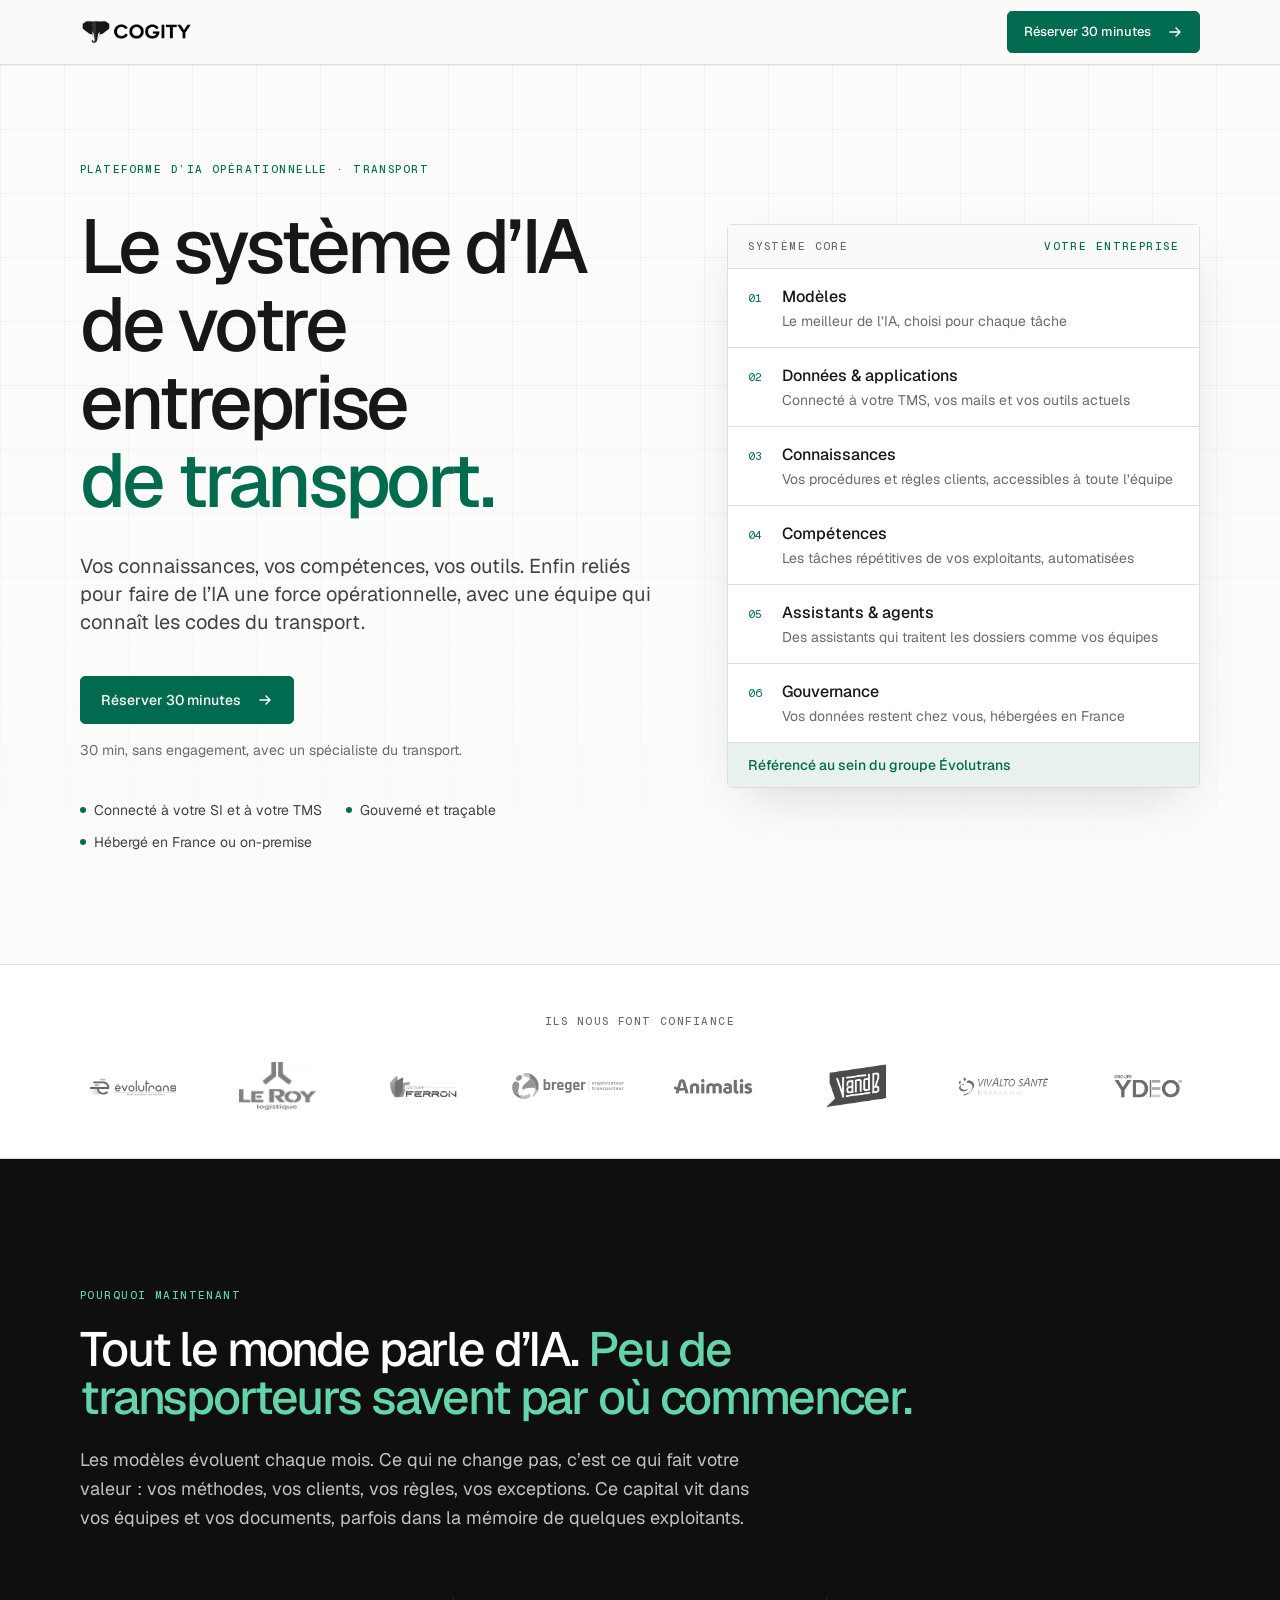
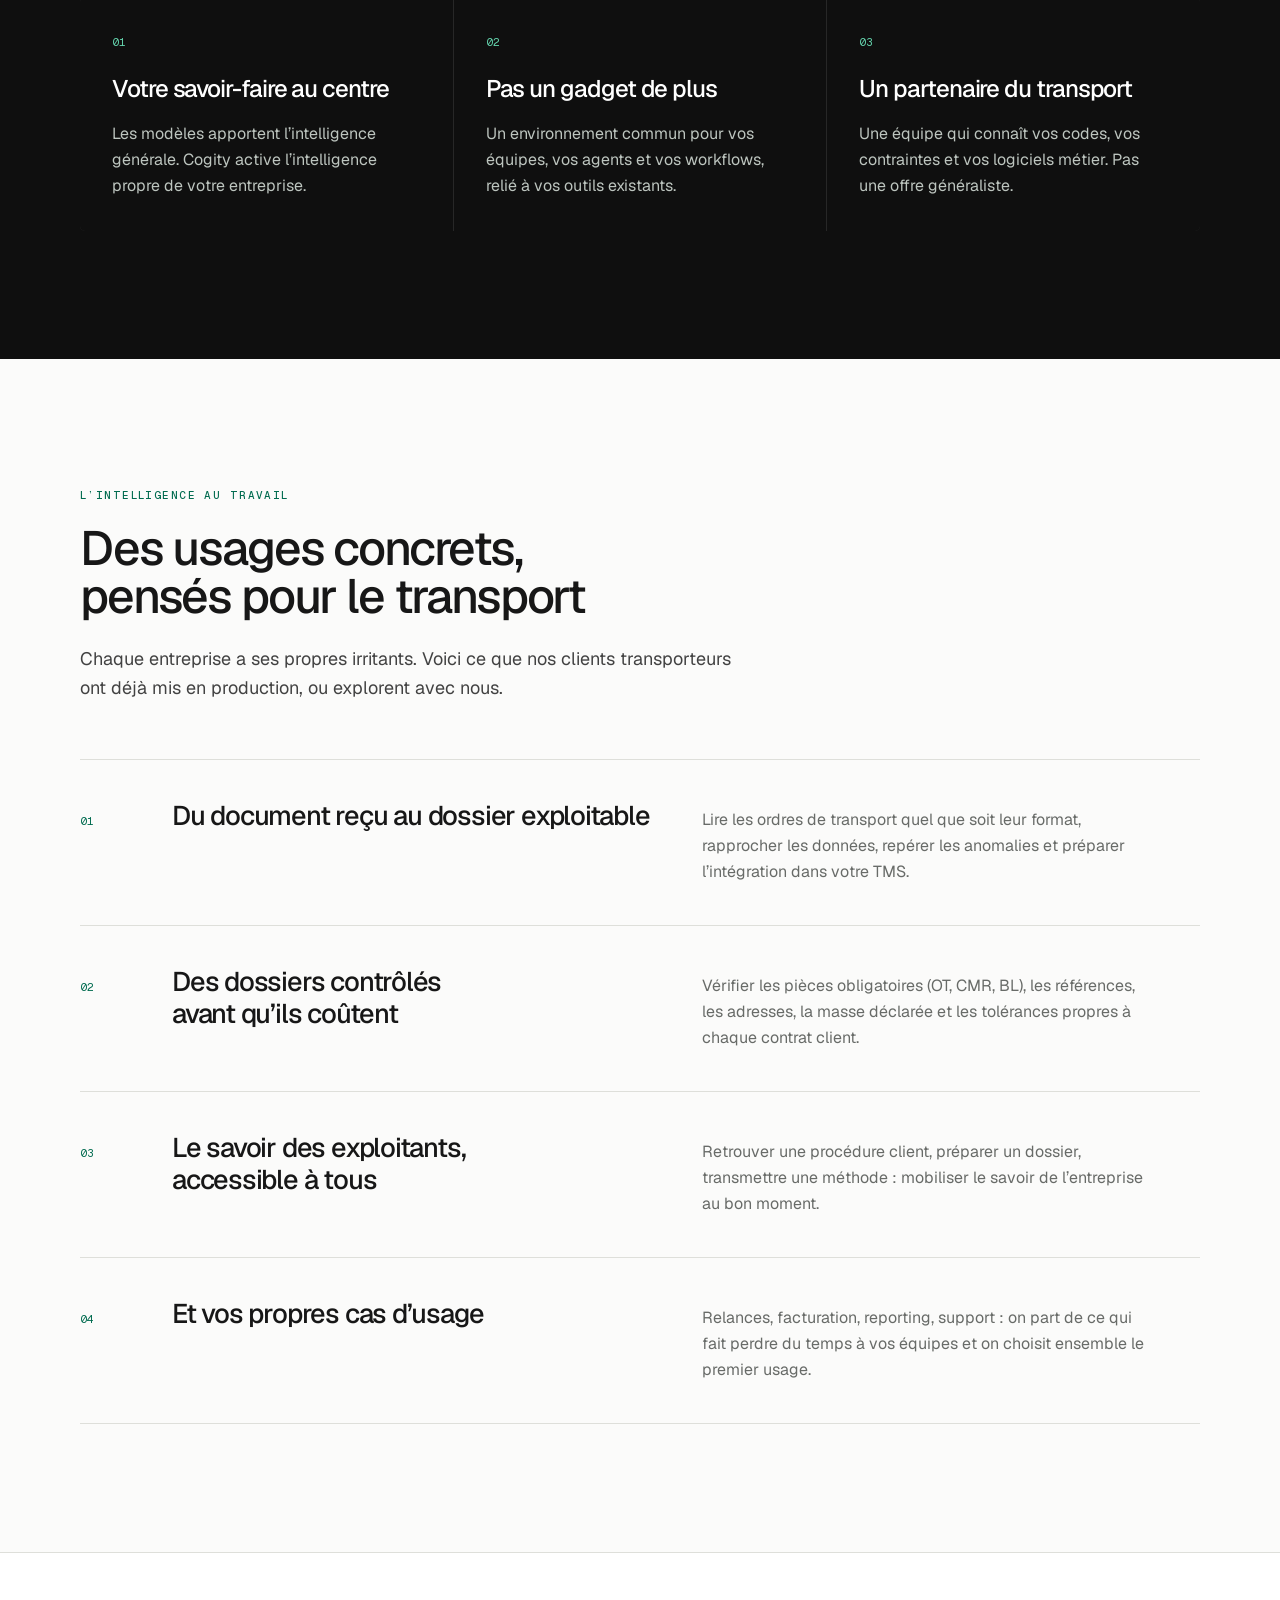
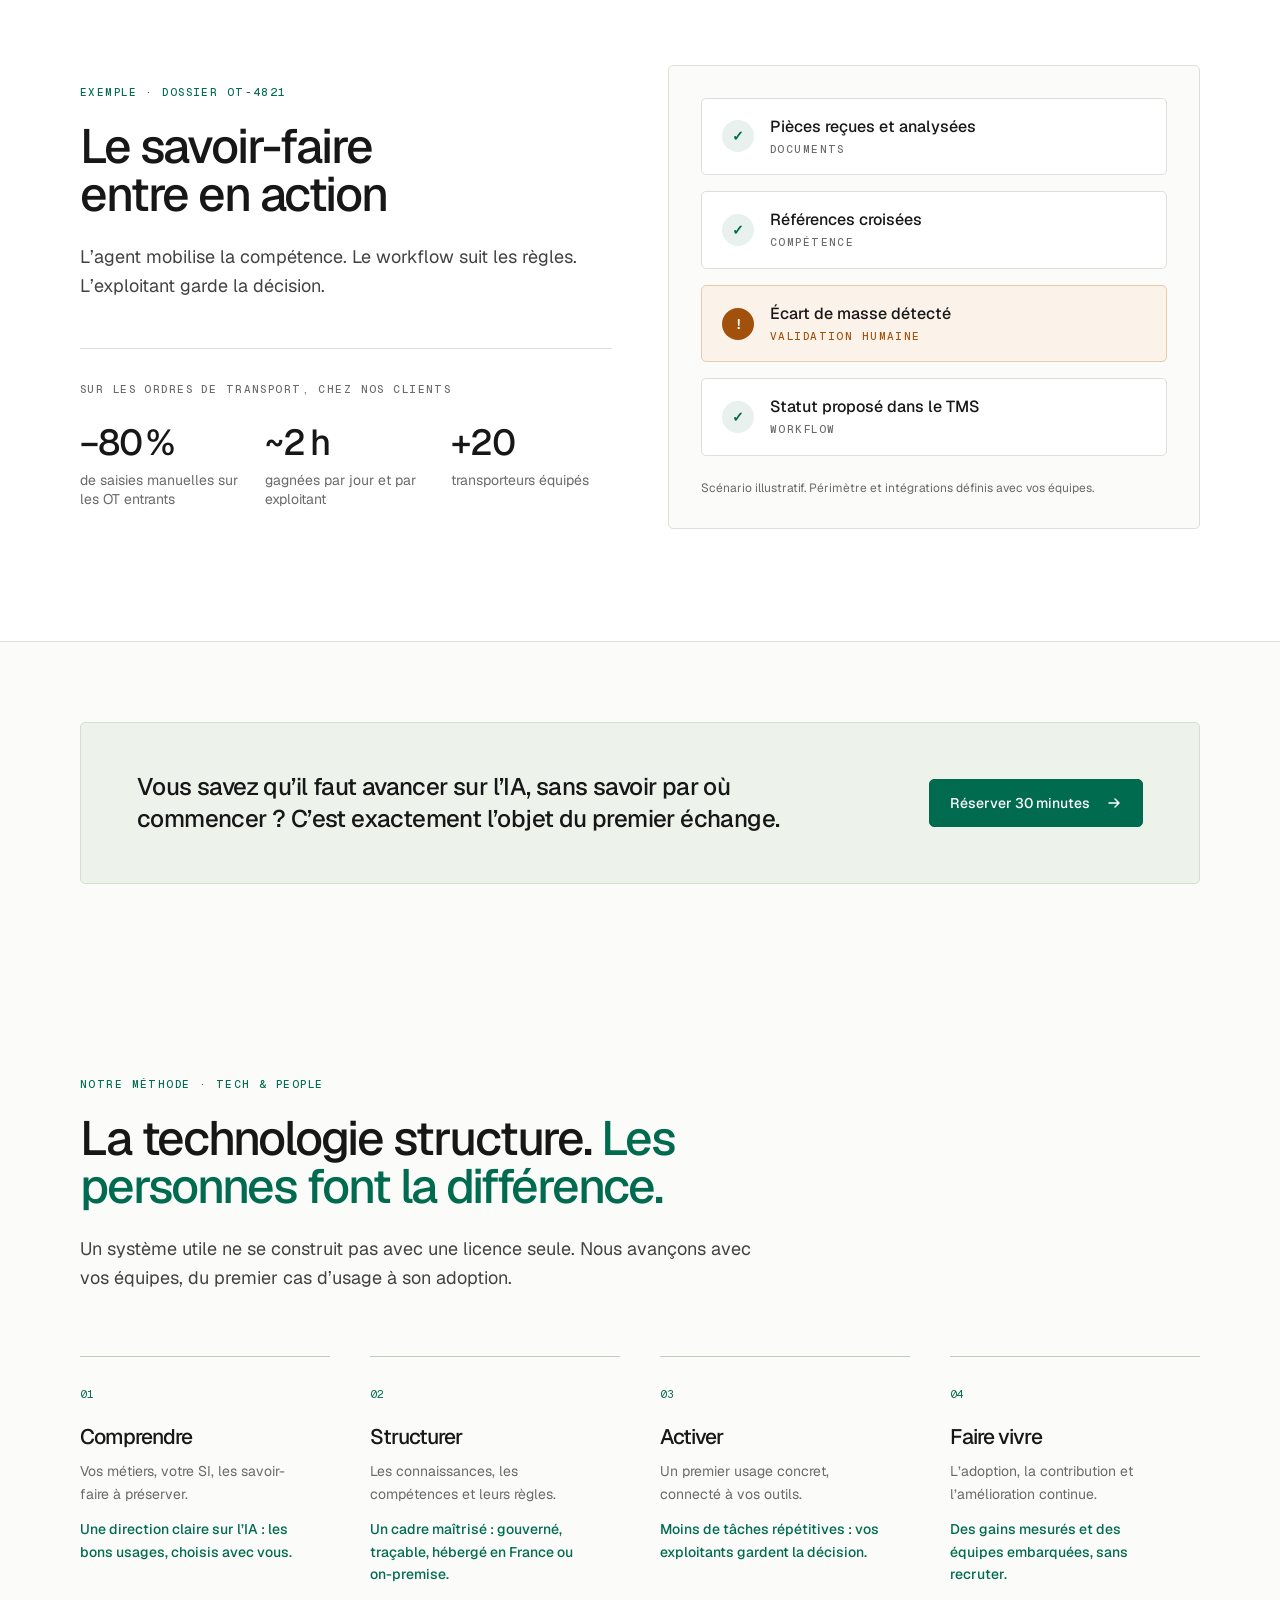
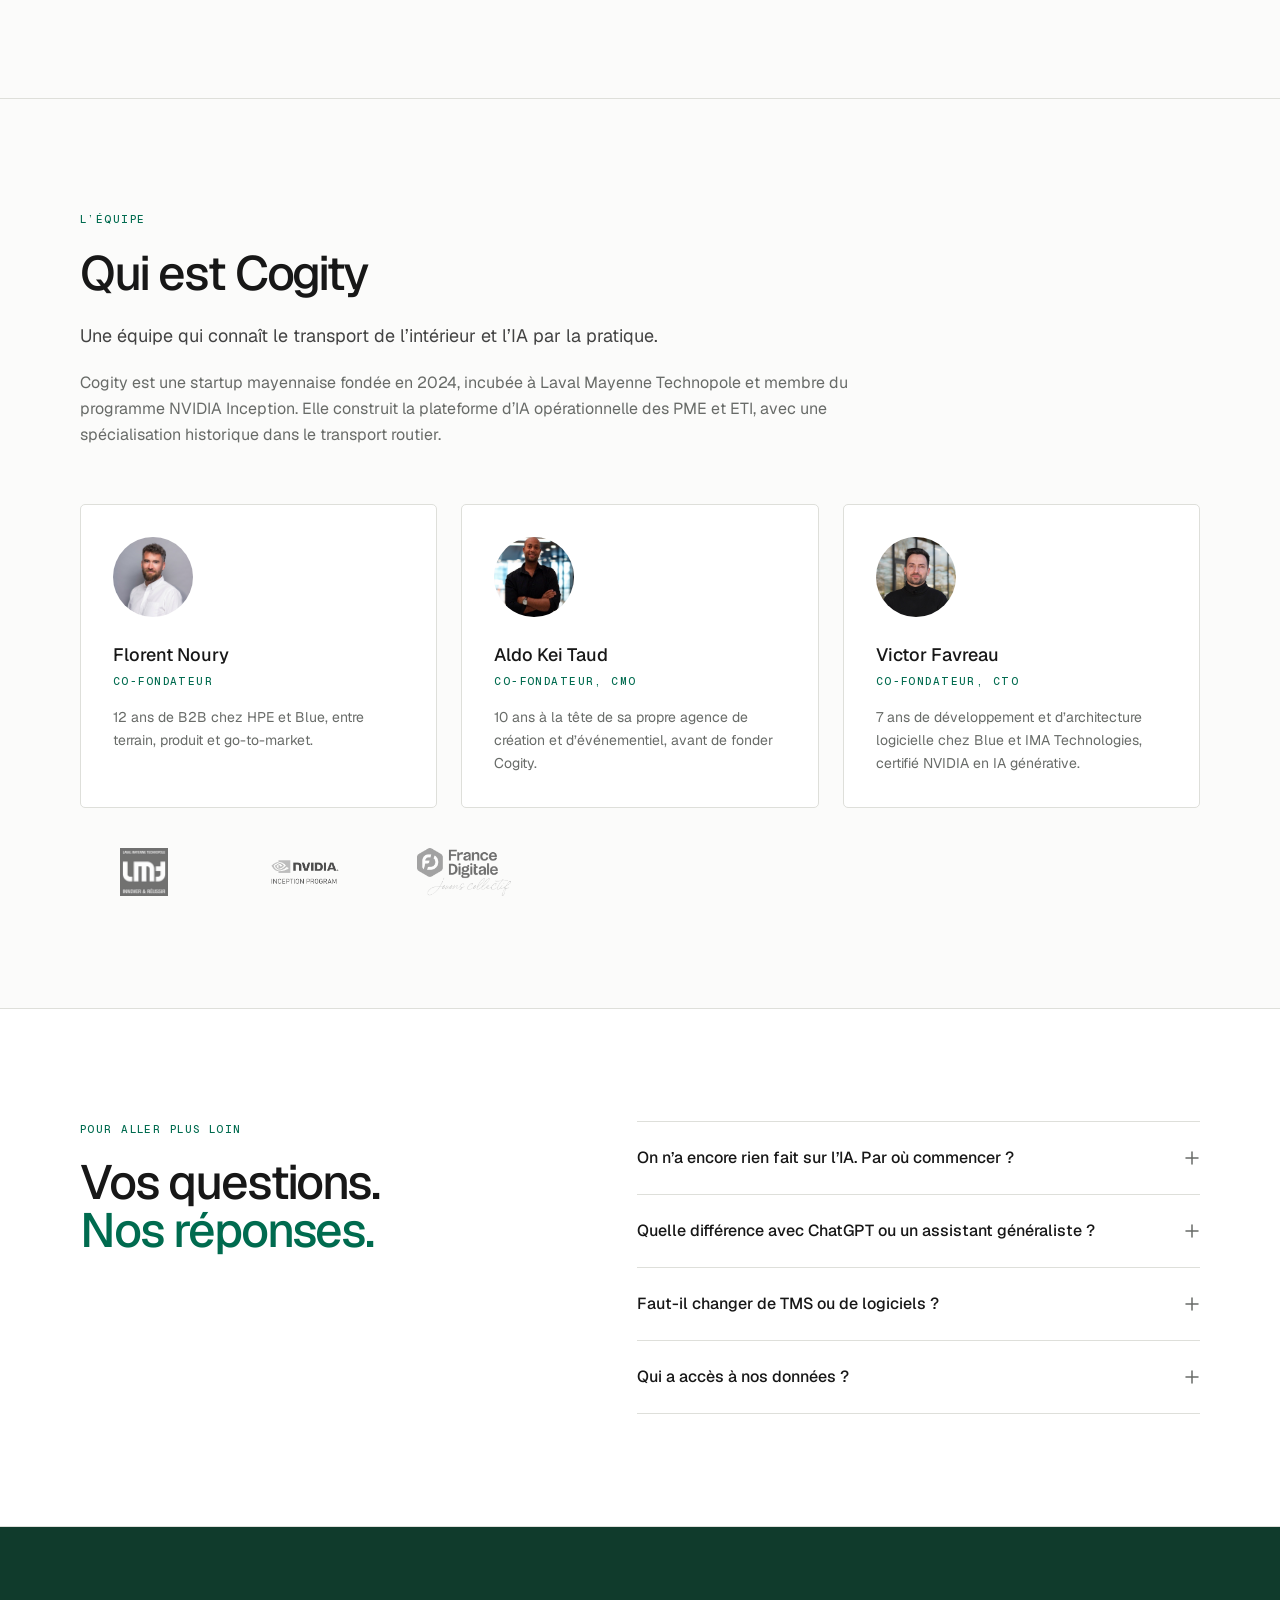
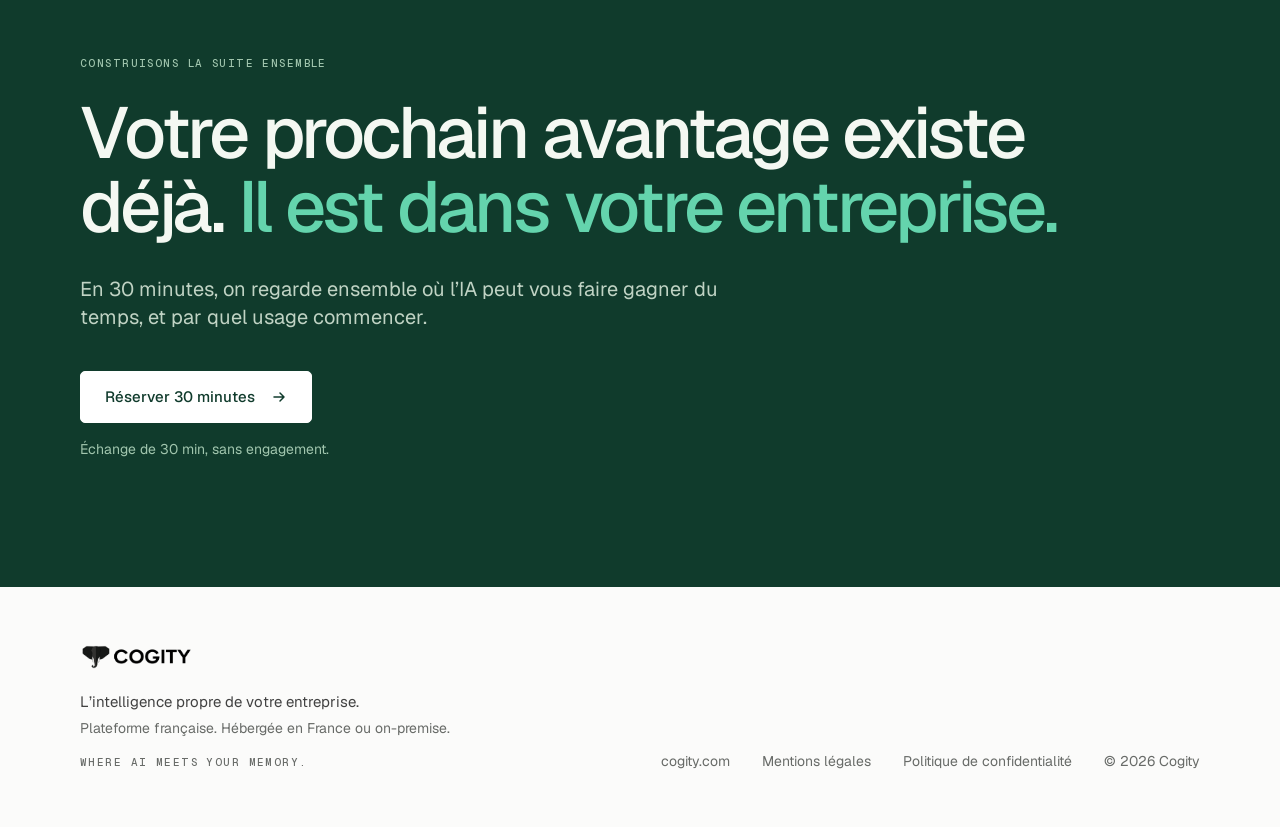
==== transport/index.html @ 1a6679a1 "Structure multi-LP : la LP transporteurs passe sur /transport - index.html déplacé dans transport/, " ====
<!DOCTYPE html>
<html lang="fr">
<head>
<meta charset="utf-8">
<meta name="viewport" content="width=device-width, initial-scale=1">
<title>Cogity | L’IA opérationnelle pour les transporteurs</title>
<meta name="description" content="Cogity, plateforme d’IA opérationnelle au service des transporteurs. Vos connaissances, vos compétences et vos outils enfin reliés. Échange de 30 minutes pour voir ce que l’IA peut faire chez vous.">
<!-- LP de campagne outreach : jamais indexée, les liens restent suivis. -->
<meta name="robots" content="noindex, follow">

<!-- Aperçu de partage (LinkedIn, e-mail). Les crawlers n'exécutent pas le JS :
     URLs absolues obligatoires. Si la LP passe sur un domaine personnalisé,
     remplacer https://cogity-temoignages.vercel.app dans og:url, og:image et twitter:image. -->
<meta property="og:type" content="website">
<meta property="og:locale" content="fr_FR">
<meta property="og:site_name" content="Cogity">
<meta property="og:url" content="https://cogity-temoignages.vercel.app/transport">
<meta property="og:title" content="Cogity | L’IA opérationnelle pour les transporteurs">
<meta property="og:description" content="Le système d’IA de votre entreprise de transport : vos connaissances, vos compétences et vos outils enfin reliés. Des usages concrets, déjà en production chez des transporteurs.">
<meta property="og:image" content="https://cogity-temoignages.vercel.app/assets/og-cogity-transport.png">
<meta property="og:image:width" content="1200">
<meta property="og:image:height" content="630">
<meta property="og:image:alt" content="Cogity : l’IA opérationnelle pour les transporteurs">
<meta name="twitter:card" content="summary_large_image">
<meta name="twitter:title" content="Cogity | L’IA opérationnelle pour les transporteurs">
<meta name="twitter:description" content="Le système d’IA de votre entreprise de transport : vos connaissances, vos compétences et vos outils enfin reliés.">
<meta name="twitter:image" content="https://cogity-temoignages.vercel.app/assets/og-cogity-transport.png">
<link rel="icon" type="image/png" href="/assets/marque/favicon-32.png">

<!-- RGPD : aucune ressource tierce au chargement. Polices auto-hébergées
     (Geist variable en sous-ensemble latin, Geist Mono reprise de cogity.com),
     Tailwind compilé en local :
     npx tailwindcss@3.4 -c tailwind.config.js -i src/tailwind.css -o assets/css/app.css --minify (depuis la racine du dépôt)
     à relancer après tout ajout de classe dans ce fichier. -->
<link rel="preload" href="/assets/fonts/geist-latin.woff2" as="font" type="font/woff2" crossorigin>
<link rel="stylesheet" href="/assets/css/app.css">
<style>
  @font-face {
    font-family: 'Geist';
    font-style: normal;
    font-weight: 100 900;
    font-display: swap;
    src: url(/assets/fonts/geist-latin.woff2) format('woff2');
    unicode-range: U+0000-00FF, U+0131, U+0152-0153, U+02BB-02BC, U+02C6, U+02DA, U+02DC, U+0304, U+0308, U+0329, U+2000-206F, U+20AC, U+2122, U+2191, U+2193, U+2212, U+2215, U+FEFF, U+FFFD;
  }
  @font-face {
    font-family: 'Geist Mono';
    font-style: normal;
    font-weight: 100 900;
    font-display: swap;
    src: url(/assets/fonts/geist-mono.woff) format('woff');
  }
  /* overflow-x reste uniquement sur html : le poser aussi sur body transforme
     body en conteneur de scroll et casse position:sticky sur le header. */
  html { overflow-x: hidden; scroll-behavior: smooth; }
  body { max-width: 100%; }
  /* Titres comme sur cogity.com : graisse 500, interlettrage très serré, retour équilibré. */
  h1, h2, h3 { font-weight: 500; letter-spacing: -.045em; line-height: 1.1; text-wrap: balance; }
  .eyebrow { font-family: 'Geist Mono', ui-monospace, monospace; font-size: 11px; font-weight: 500; letter-spacing: .13em; line-height: 1.6; text-transform: uppercase; }
  /* Trame discrète du hero */
  .trame {
    background-image:
      linear-gradient(rgba(23,23,23,.04) 1px, transparent 1px),
      linear-gradient(90deg, rgba(23,23,23,.04) 1px, transparent 1px);
    background-size: 64px 64px;
    -webkit-mask-image: linear-gradient(to bottom, #000 30%, transparent);
            mask-image: linear-gradient(to bottom, #000 30%, transparent);
  }
  .reveal { opacity: 0; transform: translateY(16px); transition: opacity .6s ease, transform .6s ease; }
  .reveal.vu { opacity: 1; transform: none; }
  a:focus-visible, button:focus-visible, summary:focus-visible { outline: 2px solid #006b4f; outline-offset: 3px; border-radius: 4px; }
  .sombre a:focus-visible, .sombre summary:focus-visible { outline-color: #64d4ad; }
  details[open] .croix { transform: rotate(45deg); }
  @media (prefers-reduced-motion: reduce) {
    html { scroll-behavior: auto; }
    .reveal { opacity: 1; transform: none; transition: none; }
  }
</style>
</head>

<body class="bg-fond text-encre font-sans antialiased">

<noscript>
  <div class="bg-vert text-white p-4 text-center">
    Activez JavaScript pour afficher cette page, ou écrivez-nous via cogity.com.
  </div>
</noscript>

<div id="app"></div>

<script>
/* ============================================================
   1. DATA  ·  tout le contenu éditorial est ici, et nulle part ailleurs
   ============================================================ */
/* Discours de campagne (point du 29/09 avec Florent et Matthieu) :
   on accroche avec la vision (plateforme d'IA opérationnelle pour les
   transporteurs), pas avec un cas précis. Un cas trop précis ferme la porte
   ("on a déjà ça dans notre TMS"). Les usages concrets viennent ensuite,
   en entonnoir : vision, puis usages, puis exemple chiffré. */

/* Chiffres clés : UNE seule source. Mesurés sur le premier usage déployé
   (ordres de transport), chiffres validés par Cogity. */
const CHIFFRES = {
  titre: "Sur les ordres de transport, chez nos clients",
  items: [
    { valeur: "−80 %", libelle: "de saisies manuelles sur les OT entrants" },
    { valeur: "~2 h",  libelle: "gagnées par jour et par exploitant" },
    { valeur: "+20",   libelle: "transporteurs équipés" }
  ]
};

/* GTM : laisser vide tant qu'aucun conteneur n'est prévu. Renseigné
   ("GTM-XXXXXXX"), il n'est chargé qu'après clic sur "Accepter" dans le
   bandeau cookies maison, et le lien "Gérer mes cookies" apparaît en pied de page.
   Si le conteneur embarque lui-même un CMP (Axeptio...), retirer le bandeau
   maison pour éviter un double widget. */
const GTM_ID = "";

/* Paramètres de campagne conservés pendant la visite (noms normalisés, jamais traduits). */
const UTM_KEYS = ["utm_source", "utm_medium", "utm_campaign", "utm_content", "utm_term"];

const DATA = {

  campagne: { nom: "Outreach transport 2026", debut: "2026-09-15" },

  marque: {
    nom: "Cogity",
    /* Assets rapatriés depuis cogity.com : aucune requête tierce au chargement. */
    logo: "/assets/marque/logo-noir.png",
    site: "https://cogity.com/",
    baseline: "L’intelligence propre de votre entreprise.",
    signature: "Where AI meets your memory.",
    hebergement: "Plateforme française. Hébergée en France ou on-premise.",
    mentionsUrl: "https://cogity.com/",
    confidentialiteUrl: "https://cogity.com/"
  },

  cta: {
    /* Un seul appel à l'action sur toute la page, pour mesurer une seule
       action : même libellé, même lien Bookings (nouvel onglet), partout. */
    libelle: "Réserver 30 minutes",
    milieuTexte: "Vous savez qu’il faut avancer sur l’IA, sans savoir par où commencer ? C’est exactement l’objet du premier échange.",
    precisionHero: "30 min, sans engagement, avec un spécialiste du transport.",
    url: "https://bookings.cloud.microsoft/book/CogityPrisedecontact@byfragment.com/?ismsaljsauthenabled=true",
    precision: "Échange de 30 min, sans engagement."
  },

  hero: {
    eyebrow: "Plateforme d’IA opérationnelle · Transport",
    titre: ["Le système d’IA", "de votre entreprise", "de transport."],
    /* Dernière ligne du titre affichée en vert. */
    chapo: "Vos connaissances, vos compétences, vos outils. Enfin reliés pour faire de l’IA une force opérationnelle, avec une équipe qui connaît les codes du transport.",
    /* Sous-titre remplacé si l'URL contient ?p=dg, ?p=exploitation ou ?p=dsi. */
    chapoParPersona: {
      dg:           "Donnez une direction claire à l’IA dans votre entreprise, avec un partenaire qui connaît le transport et des usages qui produisent des résultats mesurables.",
      exploitation: "Moins de tâches répétitives, plus de temps pour l’exploitation. Une IA qui connaît vos procédures, vos clients et vos exceptions.",
      dsi:          "Une plateforme connectée à votre SI et à votre TMS, gouvernée et traçable, multi-modèles, hébergée en France ou on-premise."
    },
    pills: ["Connecté à votre SI et à votre TMS", "Gouverné et traçable", "Hébergé en France ou on-premise"],
    /* Référencement mis en avant par Matthieu : c'est l'argument qui rassure le plus. */
    reference: "Référencé au sein du groupe Évolutrans",
    /* Panneau illustratif à droite : les briques du système, reprises du site. */
    briques: [
      { titre: "Modèles",               detail: "Le meilleur de l’IA, choisi pour chaque tâche" },
      { titre: "Données & applications", detail: "Connecté à votre TMS, vos mails et vos outils actuels" },
      { titre: "Connaissances",         detail: "Vos procédures et règles clients, accessibles à toute l’équipe" },
      { titre: "Compétences",           detail: "Les tâches répétitives de vos exploitants, automatisées" },
      { titre: "Assistants & agents",   detail: "Des assistants qui traitent les dossiers comme vos équipes" },
      { titre: "Gouvernance",           detail: "Vos données restent chez vous, hébergées en France" }
    ]
  },

  reassurance: {
    texte: "Ils nous font confiance",
    logos: [
      { nom: "Évolutrans",    url: "/assets/logos/evolutrans.png" },
      { nom: "Le Roy",        url: "/assets/logos/le-roy.png" },
      { nom: "Groupe Ferron", url: "/assets/logos/ferron.png" },
      { nom: "Bréger",        url: "/assets/logos/breger.svg" },
      { nom: "Animalis",      url: "/assets/logos/animalis.png" },
      { nom: "VandB",         url: "/assets/logos/vandb.png" },
      { nom: "Vivalto Santé", url: "/assets/logos/vivalto-sante.png" },
      { nom: "Groupe Ydeo",   url: "/assets/logos/ydeo.png" }
    ]
  },

  /* Section sombre : le constat qui ouvre la discussion, sans cas précis. */
  vision: {
    eyebrow: "Pourquoi maintenant",
    titre: "Tout le monde parle d’IA.",
    accent: "Peu de transporteurs savent par où commencer.",
    chapo: "Les modèles évoluent chaque mois. Ce qui ne change pas, c’est ce qui fait votre valeur : vos méthodes, vos clients, vos règles, vos exceptions. Ce capital vit dans vos équipes et vos documents, parfois dans la mémoire de quelques exploitants.",
    points: [
      { titre: "Votre savoir-faire au centre", texte: "Les modèles apportent l’intelligence générale. Cogity active l’intelligence propre de votre entreprise." },
      { titre: "Pas un gadget de plus",       texte: "Un environnement commun pour vos équipes, vos agents et vos workflows, relié à vos outils existants." },
      { titre: "Un partenaire du transport",  texte: "Une équipe qui connaît vos codes, vos contraintes et vos logiciels métier. Pas une offre généraliste." }
    ]
  },

  usages: {
    eyebrow: "L’intelligence au travail",
    titre: "Des usages concrets, pensés pour le transport",
    chapo: "Chaque entreprise a ses propres irritants. Voici ce que nos clients transporteurs ont déjà mis en production, ou explorent avec nous.",
    items: [
      { titre: "Du document reçu au dossier exploitable", texte: "Lire les ordres de transport quel que soit leur format, rapprocher les données, repérer les anomalies et préparer l’intégration dans votre TMS." },
      { titre: "Des dossiers contrôlés avant qu’ils coûtent", texte: "Vérifier les pièces obligatoires (OT, CMR, BL), les références, les adresses, la masse déclarée et les tolérances propres à chaque contrat client." },
      { titre: "Le savoir des exploitants, accessible à tous", texte: "Retrouver une procédure client, préparer un dossier, transmettre une méthode : mobiliser le savoir de l’entreprise au bon moment." },
      { titre: "Et vos propres cas d’usage", texte: "Relances, facturation, reporting, support : on part de ce qui fait perdre du temps à vos équipes et on choisit ensemble le premier usage." }
    ]
  },

  /* Exemple illustratif repris du site : l'agent mobilise la compétence,
     le workflow suit les règles, l'équipe garde la décision. */
  exemple: {
    eyebrow: "Exemple · dossier OT-4821",
    titre: "Le savoir-faire entre en action",
    chapo: "L’agent mobilise la compétence. Le workflow suit les règles. L’exploitant garde la décision.",
    etapes: [
      { etiquette: "Documents",         titre: "Pièces reçues et analysées", alerte: false },
      { etiquette: "Compétence",        titre: "Références croisées",        alerte: false },
      { etiquette: "Validation humaine", titre: "Écart de masse détecté",     alerte: true },
      { etiquette: "Workflow",          titre: "Statut proposé dans le TMS", alerte: false }
    ],
    note: "Scénario illustratif. Périmètre et intégrations définis avec vos équipes."
  },

  methode: {
    eyebrow: "Notre méthode · Tech & People",
    titre: "La technologie structure.",
    accent: "Les personnes font la différence.",
    chapo: "Un système utile ne se construit pas avec une licence seule. Nous avançons avec vos équipes, du premier cas d’usage à son adoption.",
    etapes: [
      /* benefice : repris des anciennes cartes "Ce que ça change pour vous". */
      { titre: "Comprendre",  texte: "Vos métiers, votre SI, les savoir-faire à préserver.",
        benefice: "Une direction claire sur l’IA : les bons usages, choisis avec vous." },
      { titre: "Structurer",  texte: "Les connaissances, les compétences et leurs règles.",
        benefice: "Un cadre maîtrisé : gouverné, traçable, hébergé en France ou on-premise." },
      { titre: "Activer",     texte: "Un premier usage concret, connecté à vos outils.",
        benefice: "Moins de tâches répétitives : vos exploitants gardent la décision." },
      { titre: "Faire vivre", texte: "L’adoption, la contribution et l’amélioration continue.",
        benefice: "Des gains mesurés et des équipes embarquées, sans recruter." }
    ]
  },

  /* Témoignages écrits : Florent en envoie 3 (DSI Évolutrans, Le Roy
     Logistique...). Tant que la liste est vide, la section n'est pas affichée.
     Format : { citation, nom, fonction, entreprise, logo: "/assets/logos/..." } */
  temoignages: {
    eyebrow: "Ils en parlent",
    titre: "Ce qu’en disent nos clients transporteurs",
    items: []
  },

  fondateurs: {
    eyebrow: "L’équipe",
    titre: "Qui est Cogity",
    chapo: "Une équipe qui connaît le transport de l’intérieur et l’IA par la pratique.",
    presentation: "Cogity est une startup mayennaise fondée en 2024, incubée à Laval Mayenne Technopole et membre du programme NVIDIA Inception. Elle construit la plateforme d’IA opérationnelle des PME et ETI, avec une spécialisation historique dans le transport routier.",
    /* photoUrl : portrait carré ou vertical. parcours : vérifié à partir
       des profils LinkedIn de chacun. */
    items: [
      {
        nom: "Florent Noury",
        role: "Co-fondateur",
        parcours: "12 ans de B2B chez HPE et Blue, entre terrain, produit et go-to-market.",
        photoUrl: "/assets/fondateurs/florent-noury.jpeg"
      },
      {
        nom: "Aldo Kei Taud",
        role: "Co-fondateur, CMO",
        parcours: "10 ans à la tête de sa propre agence de création et d’événementiel, avant de fonder Cogity.",
        photoUrl: "/assets/fondateurs/aldo-kei-taud.jpeg"
      },
      {
        nom: "Victor Favreau",
        role: "Co-fondateur, CTO",
        parcours: "7 ans de développement et d’architecture logicielle chez Blue et IMA Technologies, certifié NVIDIA en IA générative.",
        photoUrl: "/assets/fondateurs/victor-favreau.jpeg"
      }
    ],
    /* badges : réassurance institutionnelle (incubateur, partenaires). */
    badges: [
      { nom: "Laval Mayenne Technopole", url: "/assets/logos/laval-mayenne-technopole.png" },
      { nom: "NVIDIA Inception Program", url: "/assets/logos/nvidia-inception.png" },
      { nom: "France Digitale", url: "/assets/logos/france-digitale.webp" }
    ]
  },

  faq: {
    eyebrow: "Pour aller plus loin",
    titre: "Vos questions.",
    accent: "Nos réponses.",
    items: [
      {
        q: "On n’a encore rien fait sur l’IA. Par où commencer ?",
        r: "C’est le cas de la plupart des transporteurs que nous rencontrons. Le premier échange porte sur vos opérations, vos savoir-faire et ce qui fait perdre du temps à vos équipes. Nous choisissons ensuite un premier périmètre concret, avec ses sources, ses règles et ses critères de réussite."
      },
      {
        q: "Quelle différence avec ChatGPT ou un assistant généraliste ?",
        r: "Un assistant généraliste apporte les capacités d’un modèle. Un usage opérationnel demande aussi du contexte métier, vos sources, vos outils et des règles d’action. Cogity organise ces éléments autour de votre entreprise de transport, pour que l’IA travaille avec vos procédures et vos clients."
      },
      {
        q: "Faut-il changer de TMS ou de logiciels ?",
        r: "Non. Cogity se connecte à vos outils existants : TMS, ERP, CRM, espaces documentaires. Les intégrations font partie du cadrage : nous examinons les API disponibles et validons avec vous, pour chaque connexion, les données accessibles et les actions autorisées."
      },
      {
        q: "Qui a accès à nos données ?",
        r: "Vous gardez la main. La plateforme est hébergée en France ou on-premise, avec des droits par utilisateur, des périmètres personnel, équipe et entreprise clairement séparés, et une traçabilité de chaque action."
      }
    ]
  },

  final: {
    eyebrow: "Construisons la suite ensemble",
    titre: "Votre prochain avantage existe déjà.",
    accent: "Il est dans votre entreprise.",
    chapo: "En 30 minutes, on regarde ensemble où l’IA peut vous faire gagner du temps, et par quel usage commencer."
  },
};

/* ============================================================
   2. RENDU  ·  le code lit la data, jamais l'inverse
   ============================================================ */
/* Contexte de visite : UTM (URL, sinon session) et persona (?p=). */
const UTM = (() => {
  const depuisUrl = {};
  const q = new URLSearchParams(location.search);
  UTM_KEYS.forEach(k => { const v = q.get(k); if (v) depuisUrl[k] = v; });
  try {
    if (Object.keys(depuisUrl).length) sessionStorage.setItem('cogity_utm', JSON.stringify(depuisUrl));
    else return JSON.parse(sessionStorage.getItem('cogity_utm') || '{}');
  } catch (err) { /* stockage bloqué : on garde les UTM de l'URL */ }
  return depuisUrl;
})();
const PERSONA = (() => {
  const p = new URLSearchParams(location.search).get('p');
  return p && Object.prototype.hasOwnProperty.call(DATA.hero.chapoParPersona, p) ? p : null;
})();

const e = (s) => String(s).replace(/&/g,'&amp;').replace(/</g,'&lt;').replace(/>/g,'&gt;').replace(/"/g,'&quot;');
const num = (i) => String(i + 1).padStart(2, '0');
const fleche = `<svg aria-hidden="true" width="16" height="16" viewBox="0 0 16 16" fill="none"><path d="M3 8h10m-4-4 4 4-4 4" stroke="currentColor" stroke-width="1.5" stroke-linecap="round" stroke-linejoin="round"/></svg>`;

/* Bouton unique : libellé et lien Bookings lus dans DATA.cta, seul l'habillage varie. */
const cta = ({ style = "plein", taille = "min-h-12 px-5 text-sm" } = {}) => {
  const styles = {
    plein:  "bg-vert text-white border-vert hover:bg-vert-fonce hover:border-vert-fonce",
    clair:  "bg-white text-foret border-white hover:bg-[#d8f0e4] hover:border-[#d8f0e4]"
  };
  return `
  <a href="${e(DATA.cta.url)}" target="_blank" rel="noopener" data-cta
     class="inline-flex items-center justify-center gap-4 rounded border font-medium transition-colors ${styles[style]} ${taille}">
    ${e(DATA.cta.libelle)} ${fleche}
  </a>`;
};

const titreSection = ({ eyebrow, titre, accent, chapo }, { sombre = false, centre = false } = {}) => `
  <p class="eyebrow reveal ${sombre ? 'text-menthe' : 'text-vert'}">${e(eyebrow)}</p>
  <h2 class="reveal mt-5 text-[34px] md:text-5xl ${sombre ? 'text-white' : 'text-encre'}">
    ${e(titre)}${accent ? ` <span class="${sombre ? 'text-menthe' : 'text-vert'}">${e(accent)}</span>` : ``}
  </h2>
  ${chapo ? `<p class="reveal mt-6 ${centre ? 'mx-auto' : ''} max-w-2xl text-lg leading-relaxed ${sombre ? 'text-[#bdc5bf]' : 'text-encre-2'}">${e(chapo)}</p>` : ``}`;

const conteneur = "max-w-site mx-auto px-6 lg:px-12 xl:px-20";

const header = () => `
<header class="sticky top-0 z-50 bg-fond/95 backdrop-blur border-b border-filet">
  <div class="${conteneur} h-16 flex items-center justify-between gap-4">
    <a href="${e(DATA.marque.site)}" target="_blank" rel="noopener" class="flex items-center">
      <img src="${e(DATA.marque.logo)}" alt="${e(DATA.marque.nom)}" class="h-7 w-auto">
    </a>
    ${cta({ taille: "min-h-[42px] px-4 text-[13px]" })}
  </div>
</header>`;

const hero = () => {
  const lignes = DATA.hero.titre;
  return `
<section class="relative overflow-hidden">
  <div class="absolute inset-0 trame"></div>
  <div class="relative ${conteneur} pt-16 pb-20 lg:pt-24 lg:pb-28 grid gap-14 lg:grid-cols-[1.25fr_1fr] lg:items-center">
    <div>
      <p class="eyebrow text-vert">${e(DATA.hero.eyebrow)}</p>
      <h1 class="mt-7 text-[42px]/[1.08] sm:text-6xl/[1.05] xl:text-[76px]/[1.03] text-encre">
        ${lignes.map((l, i) => `<span class="block${i === lignes.length - 1 ? ' text-vert' : ''}">${e(l)}</span>`).join("")}
      </h1>
      <p class="mt-8 max-w-xl text-lg md:text-xl text-encre-2 leading-relaxed">${e(PERSONA ? DATA.hero.chapoParPersona[PERSONA] : DATA.hero.chapo)}</p>
      <div class="mt-10 flex flex-wrap gap-3">
        ${cta()}
      </div>
      <p class="mt-4 text-sm text-gris">${e(DATA.cta.precisionHero)}</p>
      <ul class="mt-10 flex flex-wrap gap-x-6 gap-y-3 text-sm text-encre-2">
        ${DATA.hero.pills.map(p => `
          <li class="flex items-center gap-2"><span class="h-1.5 w-1.5 rounded-full bg-vert"></span>${e(p)}</li>`).join("")}
      </ul>
    </div>
    <div class="relative rounded border border-filet bg-white shadow-[0_20px_50px_-20px_rgba(15,19,17,.18)]">
      <div class="flex items-center justify-between border-b border-filet px-5 h-11 bg-[#fafbf9]">
        <span class="eyebrow text-gris">Système Core</span>
        <span class="eyebrow text-vert">Votre entreprise</span>
      </div>
      <ol class="divide-y divide-filet">
        ${DATA.hero.briques.map((b, i) => `
          <li class="flex items-baseline gap-5 px-5 py-4">
            <span class="font-mono text-[11px] text-vert">${num(i)}</span>
            <div>
              <div class="font-medium text-encre">${e(b.titre)}</div>
              <div class="mt-0.5 text-sm text-gris">${e(b.detail)}</div>
            </div>
          </li>`).join("")}
      </ol>
      <div class="border-t border-filet bg-vert-doux px-5 py-3 text-sm font-medium text-vert">${e(DATA.hero.reference)}</div>
    </div>
  </div>
</section>`;
};

const reassurance = () => `
<section class="bg-white border-y border-filet py-12">
  <div class="${conteneur}">
    <p class="reveal eyebrow text-center text-gris">${e(DATA.reassurance.texte)}</p>
    <div class="reveal mt-8 grid grid-cols-2 sm:grid-cols-4 lg:grid-cols-8 gap-x-10 gap-y-8 place-items-center">
      ${DATA.reassurance.logos.map(l => `
        <div class="h-12 w-28 flex items-center justify-center">
          <img src="${e(l.url)}" alt="${e(l.nom)}" class="max-h-full max-w-full object-contain grayscale opacity-70 hover:opacity-100 hover:grayscale-0 transition">
        </div>`).join("")}
    </div>
  </div>
</section>`;

const vision = () => `
<section class="sombre bg-[#0f0f0f] text-[#f4f5f3] py-24 lg:py-32">
  <div class="${conteneur}">
    <div class="max-w-4xl">${titreSection(DATA.vision, { sombre: true })}</div>
    <div class="mt-16 grid gap-px bg-white/10 md:grid-cols-3 rounded overflow-hidden">
      ${DATA.vision.points.map((p, i) => `
        <div class="reveal bg-[#0f0f0f] p-8 md:pr-10">
          <span class="font-mono text-[11px] text-menthe">${num(i)}</span>
          <h3 class="mt-5 text-2xl text-white">${e(p.titre)}</h3>
          <p class="mt-4 text-[#bdc5bf] leading-relaxed">${e(p.texte)}</p>
        </div>`).join("")}
    </div>
  </div>
</section>`;

const usages = () => `
<section id="usages" class="py-24 lg:py-32 scroll-mt-16">
  <div class="${conteneur}">
    <div class="max-w-3xl">${titreSection(DATA.usages)}</div>
    <ol class="mt-14 border-t border-filet">
      ${DATA.usages.items.map((u, i) => `
        <li class="reveal grid gap-3 md:grid-cols-[60px_1fr_1fr] md:gap-8 md:items-baseline border-b border-filet py-8 md:py-10 transition-colors hover:bg-[#edf2ec70]">
          <span class="font-mono text-[11px] text-vert">${num(i)}</span>
          <h3 class="text-2xl md:text-[27px]/[1.2] text-encre">${e(u.titre)}</h3>
          <p class="text-gris leading-relaxed md:max-w-md">${e(u.texte)}</p>
        </li>`).join("")}
    </ol>
  </div>
</section>`;

const exemple = () => `
<section class="bg-white border-y border-filet py-24 lg:py-28">
  <div class="${conteneur} grid gap-14 lg:grid-cols-2 lg:items-center">
    <div>
      ${titreSection(DATA.exemple)}
      <div class="reveal mt-12 border-t border-filet pt-8">
        <p class="eyebrow text-gris">${e(CHIFFRES.titre)}</p>
        <div class="mt-6 grid grid-cols-3 gap-6">
          ${CHIFFRES.items.map(c => `
            <div>
              <div class="text-3xl sm:text-4xl font-medium tracking-tight text-encre whitespace-nowrap">${e(c.valeur)}</div>
              <div class="mt-2 text-sm text-gris leading-snug">${e(c.libelle)}</div>
            </div>`).join("")}
        </div>
      </div>
    </div>
    <div class="reveal rounded border border-filet bg-fond p-6 sm:p-8">
      <ol class="relative space-y-4">
        ${DATA.exemple.etapes.map(s => `
          <li class="flex items-center gap-4 rounded border ${s.alerte ? 'border-[#e8c9a8] bg-[#fbf3ea]' : 'border-filet bg-white'} px-5 py-4">
            <span class="flex h-8 w-8 shrink-0 items-center justify-center rounded-full ${s.alerte ? 'bg-ambre text-white' : 'bg-vert-doux text-vert'} text-sm font-semibold">${s.alerte ? '!' : '✓'}</span>
            <div>
              <div class="font-medium text-encre">${e(s.titre)}</div>
              <div class="eyebrow mt-0.5 ${s.alerte ? 'text-ambre' : 'text-gris'}">${e(s.etiquette)}</div>
            </div>
          </li>`).join("")}
      </ol>
      <p class="mt-6 text-xs text-gris">${e(DATA.exemple.note)}</p>
    </div>
  </div>
</section>`;

const ctaMilieu = () => `
<section class="py-16 lg:py-20">
  <div class="${conteneur}">
    <div class="reveal rounded border border-vert-bord bg-vert-sauge px-6 py-12 sm:px-14 flex flex-col lg:flex-row lg:items-center justify-between gap-8">
      <p class="max-w-2xl text-xl md:text-2xl font-medium tracking-tight text-encre">${e(DATA.cta.milieuTexte)}</p>
      <div class="shrink-0">${cta()}</div>
    </div>
  </div>
</section>`;

const methode = () => `
<section class="py-24 lg:py-28">
  <div class="${conteneur}">
    <div class="max-w-3xl">${titreSection(DATA.methode)}</div>
    <ol class="mt-16 grid gap-10 sm:grid-cols-2 lg:grid-cols-4">
      ${DATA.methode.etapes.map((s, i) => `
        <li class="reveal border-t border-[#bfcebd] pt-6 pr-6">
          <span class="font-mono text-[11px] text-vert">${num(i)}</span>
          <h3 class="mt-5 text-[21px] text-encre">${e(s.titre)}</h3>
          <p class="mt-3 text-sm text-gris leading-relaxed">${e(s.texte)}</p>
          <p class="mt-3 text-sm font-medium text-vert leading-relaxed">${e(s.benefice)}</p>
        </li>`).join("")}
    </ol>
  </div>
</section>`;

const temoignages = () => !DATA.temoignages.items.length ? `` : `
<section class="bg-white border-y border-filet py-24 lg:py-28">
  <div class="${conteneur}">
    <div class="max-w-3xl">${titreSection(DATA.temoignages)}</div>
    <div class="mt-14 grid gap-6 ${["", "max-w-2xl", "md:grid-cols-2", "md:grid-cols-3"][Math.min(DATA.temoignages.items.length, 3)]}">
      ${DATA.temoignages.items.map(t => `
        <figure class="reveal flex flex-col rounded border border-filet bg-fond p-8">
          ${t.logo ? `<img src="${e(t.logo)}" alt="${e(t.entreprise)}" class="h-9 w-auto self-start object-contain">` : ``}
          <blockquote class="mt-6 flex-1 text-lg leading-relaxed text-encre">« ${e(t.citation)} »</blockquote>
          <figcaption class="mt-8 border-t border-filet pt-5">
            <div class="font-medium text-encre">${e(t.nom)}</div>
            <div class="text-sm text-gris">${e(t.fonction)}, ${e(t.entreprise)}</div>
          </figcaption>
        </figure>`).join("")}
    </div>
  </div>
</section>`;

const fondateurs = () => {
  const n = DATA.fondateurs.items.length;
  const grille = n >= 3 ? "sm:grid-cols-2 lg:grid-cols-3" : "sm:grid-cols-2 max-w-3xl";
  return `
<section id="fondateurs" class="border-t border-filet py-24 lg:py-28">
  <div class="${conteneur}">
    <div class="max-w-3xl">${titreSection(DATA.fondateurs)}</div>
    <p class="reveal mt-5 max-w-3xl text-gris leading-relaxed">${e(DATA.fondateurs.presentation)}</p>
    <div class="mt-14 grid gap-6 ${grille}">
      ${DATA.fondateurs.items.map(f => `
        <div class="reveal rounded border border-filet bg-white p-8">
          <img src="${e(f.photoUrl)}" alt="${e(f.nom)}" class="h-20 w-20 rounded-full object-cover">
          <div class="mt-6 text-lg font-medium text-encre">${e(f.nom)}</div>
          <div class="eyebrow mt-1 text-vert">${e(f.role)}</div>
          <p class="mt-4 text-sm text-gris leading-relaxed">${e(f.parcours)}</p>
        </div>`).join("")}
    </div>
    <div class="reveal mt-10 flex flex-wrap items-center gap-8">
      ${DATA.fondateurs.badges.map(b => `
        <span class="h-12 w-32 flex items-center justify-center">
          <img src="${e(b.url)}" alt="${e(b.nom)}" class="max-h-full max-w-full object-contain grayscale opacity-70 hover:opacity-100 hover:grayscale-0 transition">
        </span>`).join("")}
    </div>
  </div>
</section>`;
};

const faq = () => `
<section id="faq" class="bg-white border-y border-filet py-24 lg:py-28">
  <div class="${conteneur} grid gap-10 lg:grid-cols-[.9fr_1.1fr] lg:gap-24">
    <div>${titreSection(DATA.faq)}</div>
    <div class="border-t border-filet">
      ${DATA.faq.items.map(f => `
        <details class="reveal border-b border-filet">
          <summary class="flex cursor-pointer list-none items-center justify-between gap-5 py-6 font-medium leading-normal [&::-webkit-details-marker]:hidden">
            ${e(f.q)}
            <svg class="croix shrink-0 text-gris transition-transform" aria-hidden="true" width="16" height="16" viewBox="0 0 16 16" fill="none"><path d="M8 2v12M2 8h12" stroke="currentColor" stroke-width="1.5" stroke-linecap="round"/></svg>
          </summary>
          <p class="pb-6 text-[15px] text-gris leading-[1.8]">${e(f.r)}</p>
        </details>`).join("")}
    </div>
  </div>
</section>`;

const final = () => `
<section id="demo" class="sombre relative overflow-hidden bg-foret text-[#f4f8f2] py-24 lg:py-32 scroll-mt-16">
  <div class="relative ${conteneur}">
    <p class="eyebrow text-[#a1c6ae]">${e(DATA.final.eyebrow)}</p>
    <h2 class="mt-6 max-w-5xl text-5xl/[1.02] md:text-7xl/[1.02]">
      ${e(DATA.final.titre)} <span class="text-menthe">${e(DATA.final.accent)}</span>
    </h2>
    <p class="mt-8 max-w-2xl text-lg md:text-xl text-[#c0d3c4] leading-relaxed">${e(DATA.final.chapo)}</p>
    <div class="mt-10">${cta({ style: "clair", taille: "min-h-[52px] px-6 text-[15px]" })}</div>
    <p class="mt-4 text-sm text-[#a1c6ae]">${e(DATA.cta.precision)}</p>
  </div>
</section>`;

const footer = () => `
<footer class="bg-fond py-14 text-gris">
  <div class="${conteneur} flex flex-col md:flex-row md:items-end justify-between gap-8">
    <div>
      <img src="${e(DATA.marque.logo)}" alt="${e(DATA.marque.nom)}" class="h-7 w-auto">
      <p class="mt-5 text-[15px] text-encre-2">${e(DATA.marque.baseline)}</p>
      <p class="mt-1 text-sm">${e(DATA.marque.hebergement)}</p>
      <p class="eyebrow mt-4 text-gris">${e(DATA.marque.signature)}</p>
    </div>
    <div class="flex flex-wrap gap-x-8 gap-y-2 text-sm">
      <a href="${e(DATA.marque.site)}" target="_blank" rel="noopener" class="hover:text-vert">cogity.com</a>
      <a href="${e(DATA.marque.mentionsUrl)}" target="_blank" rel="noopener" class="hover:text-vert">Mentions légales</a>
      <a href="${e(DATA.marque.confidentialiteUrl)}" target="_blank" rel="noopener" class="hover:text-vert">Politique de confidentialité</a>
      ${GTM_ID ? `<button type="button" data-gerer-cookies class="hover:text-vert">Gérer mes cookies</button>` : ``}
      <span>© ${new Date().getFullYear()} ${e(DATA.marque.nom)}</span>
    </div>
  </div>
</footer>`;

/* Entonnoir : vision, preuve sociale, constat, usages, exemple chiffré, méthode, puis réassurance. */
document.getElementById('app').innerHTML =
  header() + `<main>` + hero() + reassurance() + vision() + usages() + exemple()
  + ctaMilieu() + methode() + temoignages() + fondateurs()
  + faq() + final() + `</main>` + footer();

/* ============================================================
   3. COMPORTEMENTS
   ============================================================ */
const obs = new IntersectionObserver((entrees) => {
  entrees.forEach(x => { if (x.isIntersecting) { x.target.classList.add('vu'); obs.unobserve(x.target); } });
}, { threshold: 0.12 });
document.querySelectorAll('.reveal').forEach(el => obs.observe(el));

window.dataLayer = window.dataLayer || [];
document.querySelectorAll('[data-cta]').forEach(a => {
  a.addEventListener('click', () => {
    window.dataLayer.push({
      event: 'demo_click',
      campaign: DATA.campagne.nom,
      source_url: location.href,
      timestamp: new Date().toISOString(),
      persona: PERSONA || '',
      ...UTM
    });
  });
});

/* ============================================================
   4. CONSENTEMENT ET TAGS
   ============================================================ */
const CONSENT_KEY = 'cogity_consent';
const lireChoix = () => { try { return localStorage.getItem(CONSENT_KEY); } catch (err) { return null; } };
const ecrireChoix = (v) => { try { v ? localStorage.setItem(CONSENT_KEY, v) : localStorage.removeItem(CONSENT_KEY); } catch (err) {} };

function chargerTags() {
  if (!GTM_ID || window.__gtm) return;
  window.__gtm = true;
  (function(w,d,s,l,i){w[l]=w[l]||[];w[l].push({'gtm.start':new Date().getTime(),event:'gtm.js'});
  var f=d.getElementsByTagName(s)[0],j=d.createElement(s);j.async=true;
  j.src='https://www.googletagmanager.com/gtm.js?id='+i;f.parentNode.insertBefore(j,f);})
  (window,document,'script','dataLayer',GTM_ID);
}

function banniere() {
  if (!GTM_ID || document.getElementById('bandeau-cookies')) return;
  const b = document.createElement('div');
  b.id = 'bandeau-cookies';
  b.setAttribute('role', 'dialog');
  b.setAttribute('aria-label', 'Cookies');
  b.className = 'fixed bottom-0 inset-x-0 z-50 border-t border-filet bg-white p-5 shadow-lg';
  b.innerHTML = `
    <div class="max-w-7xl mx-auto flex flex-col md:flex-row md:items-center justify-between gap-4">
      <p class="text-sm text-encre-2 max-w-lisible">
        Nous utilisons des cookies de mesure d’audience pour savoir quelles pages sont consultées.
        Aucun cookie n’est déposé sans votre accord.
        <a href="${e(DATA.marque.confidentialiteUrl)}" target="_blank" rel="noopener" class="underline">En savoir plus</a>
      </p>
      <div class="flex gap-3 shrink-0">
        <!-- Refuser et Accepter ont le même poids visuel (exigence CNIL). -->
        <button data-refus class="rounded bg-vert px-5 py-2.5 text-sm font-semibold text-white">Refuser</button>
        <button data-accord class="rounded bg-vert px-5 py-2.5 text-sm font-semibold text-white">Accepter</button>
      </div>
    </div>`;
  document.body.appendChild(b);
  b.querySelector('[data-accord]').onclick = () => { ecrireChoix('ok'); chargerTags(); b.remove(); };
  b.querySelector('[data-refus]').onclick  = () => { ecrireChoix('non'); b.remove(); };
}

if (GTM_ID) {
  const choix = lireChoix();
  if (choix === 'ok') chargerTags();
  else if (choix !== 'non') banniere();
  /* Retrait du consentement : on efface le choix et on rouvre le bandeau.
     Des tags déjà chargés ne se déchargent pas : on recharge la page après un refus. */
  document.querySelectorAll('[data-gerer-cookies]').forEach(btn => btn.addEventListener('click', () => {
    const avait = lireChoix() === 'ok';
    ecrireChoix(null);
    banniere();
    const refus = document.querySelector('#bandeau-cookies [data-refus]');
    if (avait && refus) refus.addEventListener('click', () => location.reload());
  }));
}
</script>
</body>
</html>
---- assets/css/app.css ----
*,:after,:before{--tw-border-spacing-x:0;--tw-border-spacing-y:0;--tw-translate-x:0;--tw-translate-y:0;--tw-rotate:0;--tw-skew-x:0;--tw-skew-y:0;--tw-scale-x:1;--tw-scale-y:1;--tw-pan-x: ;--tw-pan-y: ;--tw-pinch-zoom: ;--tw-scroll-snap-strictness:proximity;--tw-gradient-from-position: ;--tw-gradient-via-position: ;--tw-gradient-to-position: ;--tw-ordinal: ;--tw-slashed-zero: ;--tw-numeric-figure: ;--tw-numeric-spacing: ;--tw-numeric-fraction: ;--tw-ring-inset: ;--tw-ring-offset-width:0px;--tw-ring-offset-color:#fff;--tw-ring-color:rgba(59,130,246,.5);--tw-ring-offset-shadow:0 0 #0000;--tw-ring-shadow:0 0 #0000;--tw-shadow:0 0 #0000;--tw-shadow-colored:0 0 #0000;--tw-blur: ;--tw-brightness: ;--tw-contrast: ;--tw-grayscale: ;--tw-hue-rotate: ;--tw-invert: ;--tw-saturate: ;--tw-sepia: ;--tw-drop-shadow: ;--tw-backdrop-blur: ;--tw-backdrop-brightness: ;--tw-backdrop-contrast: ;--tw-backdrop-grayscale: ;--tw-backdrop-hue-rotate: ;--tw-backdrop-invert: ;--tw-backdrop-opacity: ;--tw-backdrop-saturate: ;--tw-backdrop-sepia: ;--tw-contain-size: ;--tw-contain-layout: ;--tw-contain-paint: ;--tw-contain-style: }::backdrop{--tw-border-spacing-x:0;--tw-border-spacing-y:0;--tw-translate-x:0;--tw-translate-y:0;--tw-rotate:0;--tw-skew-x:0;--tw-skew-y:0;--tw-scale-x:1;--tw-scale-y:1;--tw-pan-x: ;--tw-pan-y: ;--tw-pinch-zoom: ;--tw-scroll-snap-strictness:proximity;--tw-gradient-from-position: ;--tw-gradient-via-position: ;--tw-gradient-to-position: ;--tw-ordinal: ;--tw-slashed-zero: ;--tw-numeric-figure: ;--tw-numeric-spacing: ;--tw-numeric-fraction: ;--tw-ring-inset: ;--tw-ring-offset-width:0px;--tw-ring-offset-color:#fff;--tw-ring-color:rgba(59,130,246,.5);--tw-ring-offset-shadow:0 0 #0000;--tw-ring-shadow:0 0 #0000;--tw-shadow:0 0 #0000;--tw-shadow-colored:0 0 #0000;--tw-blur: ;--tw-brightness: ;--tw-contrast: ;--tw-grayscale: ;--tw-hue-rotate: ;--tw-invert: ;--tw-saturate: ;--tw-sepia: ;--tw-drop-shadow: ;--tw-backdrop-blur: ;--tw-backdrop-brightness: ;--tw-backdrop-contrast: ;--tw-backdrop-grayscale: ;--tw-backdrop-hue-rotate: ;--tw-backdrop-invert: ;--tw-backdrop-opacity: ;--tw-backdrop-saturate: ;--tw-backdrop-sepia: ;--tw-contain-size: ;--tw-contain-layout: ;--tw-contain-paint: ;--tw-contain-style: }/*! tailwindcss v3.4.19 | MIT License | https://tailwindcss.com*/*,:after,:before{box-sizing:border-box;border:0 solid #e5e7eb}:after,:before{--tw-content:""}:host,html{line-height:1.5;-webkit-text-size-adjust:100%;-moz-tab-size:4;-o-tab-size:4;tab-size:4;font-family:Geist,Arial,sans-serif;font-feature-settings:normal;font-variation-settings:normal;-webkit-tap-highlight-color:transparent}body{margin:0;line-height:inherit}hr{height:0;color:inherit;border-top-width:1px}abbr:where([title]){-webkit-text-decoration:underline dotted;text-decoration:underline dotted}h1,h2,h3,h4,h5,h6{font-size:inherit;font-weight:inherit}a{color:inherit;text-decoration:inherit}b,strong{font-weight:bolder}code,kbd,pre,samp{font-family:Geist Mono,ui-monospace,monospace;font-feature-settings:normal;font-variation-settings:normal;font-size:1em}small{font-size:80%}sub,sup{font-size:75%;line-height:0;position:relative;vertical-align:baseline}sub{bottom:-.25em}sup{top:-.5em}table{text-indent:0;border-color:inherit;border-collapse:collapse}button,input,optgroup,select,textarea{font-family:inherit;font-feature-settings:inherit;font-variation-settings:inherit;font-size:100%;font-weight:inherit;line-height:inherit;letter-spacing:inherit;color:inherit;margin:0;padding:0}button,select{text-transform:none}button,input:where([type=button]),input:where([type=reset]),input:where([type=submit]){-webkit-appearance:button;background-color:transparent;background-image:none}:-moz-focusring{outline:auto}:-moz-ui-invalid{box-shadow:none}progress{vertical-align:baseline}::-webkit-inner-spin-button,::-webkit-outer-spin-button{height:auto}[type=search]{-webkit-appearance:textfield;outline-offset:-2px}::-webkit-search-decoration{-webkit-appearance:none}::-webkit-file-upload-button{-webkit-appearance:button;font:inherit}summary{display:list-item}blockquote,dd,dl,figure,h1,h2,h3,h4,h5,h6,hr,p,pre{margin:0}fieldset{margin:0}fieldset,legend{padding:0}menu,ol,ul{list-style:none;margin:0;padding:0}dialog{padding:0}textarea{resize:vertical}input::-moz-placeholder,textarea::-moz-placeholder{opacity:1;color:#9ca3af}input::placeholder,textarea::placeholder{opacity:1;color:#9ca3af}[role=button],button{cursor:pointer}:disabled{cursor:default}audio,canvas,embed,iframe,img,object,svg,video{display:block;vertical-align:middle}img,video{max-width:100%;height:auto}[hidden]:where(:not([hidden=until-found])){display:none}.fixed{position:fixed}.absolute{position:absolute}.relative{position:relative}.sticky{position:sticky}.inset-0{inset:0}.inset-x-0{left:0;right:0}.bottom-0{bottom:0}.top-0{top:0}.z-50{z-index:50}.mx-auto{margin-left:auto;margin-right:auto}.mt-0\.5{margin-top:.125rem}.mt-1{margin-top:.25rem}.mt-10{margin-top:2.5rem}.mt-12{margin-top:3rem}.mt-14{margin-top:3.5rem}.mt-16{margin-top:4rem}.mt-2{margin-top:.5rem}.mt-3{margin-top:.75rem}.mt-4{margin-top:1rem}.mt-5{margin-top:1.25rem}.mt-6{margin-top:1.5rem}.mt-7{margin-top:1.75rem}.mt-8{margin-top:2rem}.block{display:block}.flex{display:flex}.inline-flex{display:inline-flex}.grid{display:grid}.hidden{display:none}.h-1\.5{height:.375rem}.h-11{height:2.75rem}.h-12{height:3rem}.h-16{height:4rem}.h-20{height:5rem}.h-7{height:1.75rem}.h-8{height:2rem}.h-9{height:2.25rem}.max-h-full{max-height:100%}.min-h-12{min-height:3rem}.min-h-\[42px\]{min-height:42px}.min-h-\[52px\]{min-height:52px}.w-1\.5{width:.375rem}.w-20{width:5rem}.w-28{width:7rem}.w-32{width:8rem}.w-8{width:2rem}.w-auto{width:auto}.max-w-2xl{max-width:42rem}.max-w-3xl{max-width:48rem}.max-w-4xl{max-width:56rem}.max-w-5xl{max-width:64rem}.max-w-7xl{max-width:80rem}.max-w-full{max-width:100%}.max-w-lisible{max-width:68ch}.max-w-site{max-width:1440px}.max-w-xl{max-width:36rem}.flex-1{flex:1 1 0%}.shrink-0{flex-shrink:0}.transform{transform:translate(var(--tw-translate-x),var(--tw-translate-y)) rotate(var(--tw-rotate)) skewX(var(--tw-skew-x)) skewY(var(--tw-skew-y)) scaleX(var(--tw-scale-x)) scaleY(var(--tw-scale-y))}.cursor-pointer{cursor:pointer}.scroll-mt-16{scroll-margin-top:4rem}.list-none{list-style-type:none}.grid-cols-2{grid-template-columns:repeat(2,minmax(0,1fr))}.grid-cols-3{grid-template-columns:repeat(3,minmax(0,1fr))}.flex-col{flex-direction:column}.flex-wrap{flex-wrap:wrap}.place-items-center{place-items:center}.items-center{align-items:center}.items-baseline{align-items:baseline}.justify-center{justify-content:center}.justify-between{justify-content:space-between}.gap-10{gap:2.5rem}.gap-14{gap:3.5rem}.gap-2{gap:.5rem}.gap-3{gap:.75rem}.gap-4{gap:1rem}.gap-5{gap:1.25rem}.gap-6{gap:1.5rem}.gap-8{gap:2rem}.gap-px{gap:1px}.gap-x-10{-moz-column-gap:2.5rem;column-gap:2.5rem}.gap-x-6{-moz-column-gap:1.5rem;column-gap:1.5rem}.gap-x-8{-moz-column-gap:2rem;column-gap:2rem}.gap-y-2{row-gap:.5rem}.gap-y-3{row-gap:.75rem}.gap-y-8{row-gap:2rem}.space-y-4>:not([hidden])~:not([hidden]){--tw-space-y-reverse:0;margin-top:calc(1rem*(1 - var(--tw-space-y-reverse)));margin-bottom:calc(1rem*var(--tw-space-y-reverse))}.divide-y>:not([hidden])~:not([hidden]){--tw-divide-y-reverse:0;border-top-width:calc(1px*(1 - var(--tw-divide-y-reverse)));border-bottom-width:calc(1px*var(--tw-divide-y-reverse))}.divide-filet>:not([hidden])~:not([hidden]){--tw-divide-opacity:1;border-color:rgb(222 223 218/var(--tw-divide-opacity,1))}.self-start{align-self:flex-start}.overflow-hidden{overflow:hidden}.whitespace-nowrap{white-space:nowrap}.text-wrap{text-wrap:wrap}.rounded{border-radius:5px}.rounded-full{border-radius:9999px}.border{border-width:1px}.border-y{border-top-width:1px}.border-b,.border-y{border-bottom-width:1px}.border-t{border-top-width:1px}.border-\[\#bfcebd\]{--tw-border-opacity:1;border-color:rgb(191 206 189/var(--tw-border-opacity,1))}.border-\[\#e8c9a8\]{--tw-border-opacity:1;border-color:rgb(232 201 168/var(--tw-border-opacity,1))}.border-filet{--tw-border-opacity:1;border-color:rgb(222 223 218/var(--tw-border-opacity,1))}.border-vert{--tw-border-opacity:1;border-color:rgb(0 107 79/var(--tw-border-opacity,1))}.border-vert-bord{--tw-border-opacity:1;border-color:rgb(213 223 208/var(--tw-border-opacity,1))}.border-white{--tw-border-opacity:1;border-color:rgb(255 255 255/var(--tw-border-opacity,1))}.bg-\[\#0f0f0f\]{--tw-bg-opacity:1;background-color:rgb(15 15 15/var(--tw-bg-opacity,1))}.bg-\[\#fafbf9\]{--tw-bg-opacity:1;background-color:rgb(250 251 249/var(--tw-bg-opacity,1))}.bg-\[\#fbf3ea\]{--tw-bg-opacity:1;background-color:rgb(251 243 234/var(--tw-bg-opacity,1))}.bg-ambre{--tw-bg-opacity:1;background-color:rgb(162 81 12/var(--tw-bg-opacity,1))}.bg-fond{--tw-bg-opacity:1;background-color:rgb(251 251 250/var(--tw-bg-opacity,1))}.bg-fond\/95{background-color:hsla(60,11%,98%,.95)}.bg-foret{--tw-bg-opacity:1;background-color:rgb(16 59 44/var(--tw-bg-opacity,1))}.bg-vert{--tw-bg-opacity:1;background-color:rgb(0 107 79/var(--tw-bg-opacity,1))}.bg-vert-doux{--tw-bg-opacity:1;background-color:rgb(232 241 237/var(--tw-bg-opacity,1))}.bg-vert-sauge{--tw-bg-opacity:1;background-color:rgb(237 242 235/var(--tw-bg-opacity,1))}.bg-white{--tw-bg-opacity:1;background-color:rgb(255 255 255/var(--tw-bg-opacity,1))}.bg-white\/10{background-color:hsla(0,0%,100%,.1)}.object-contain{-o-object-fit:contain;object-fit:contain}.object-cover{-o-object-fit:cover;object-fit:cover}.p-4{padding:1rem}.p-5{padding:1.25rem}.p-6{padding:1.5rem}.p-8{padding:2rem}.px-4{padding-left:1rem;padding-right:1rem}.px-5{padding-left:1.25rem;padding-right:1.25rem}.px-6{padding-left:1.5rem;padding-right:1.5rem}.py-12{padding-top:3rem;padding-bottom:3rem}.py-14{padding-top:3.5rem;padding-bottom:3.5rem}.py-16{padding-top:4rem;padding-bottom:4rem}.py-2\.5{padding-top:.625rem;padding-bottom:.625rem}.py-24{padding-top:6rem;padding-bottom:6rem}.py-3{padding-top:.75rem;padding-bottom:.75rem}.py-4{padding-top:1rem;padding-bottom:1rem}.py-6{padding-top:1.5rem;padding-bottom:1.5rem}.py-8{padding-top:2rem;padding-bottom:2rem}.pb-20{padding-bottom:5rem}.pb-6{padding-bottom:1.5rem}.pr-6{padding-right:1.5rem}.pt-16{padding-top:4rem}.pt-5{padding-top:1.25rem}.pt-6{padding-top:1.5rem}.pt-8{padding-top:2rem}.text-center{text-align:center}.font-mono{font-family:Geist Mono,ui-monospace,monospace}.font-sans{font-family:Geist,Arial,sans-serif}.text-2xl{font-size:1.5rem;line-height:2rem}.text-3xl{font-size:1.875rem;line-height:2.25rem}.text-5xl\/\[1\.02\]{font-size:3rem;line-height:1.02}.text-\[11px\]{font-size:11px}.text-\[13px\]{font-size:13px}.text-\[15px\]{font-size:15px}.text-\[21px\]{font-size:21px}.text-\[34px\]{font-size:34px}.text-\[42px\]\/\[1\.08\]{font-size:42px;line-height:1.08}.text-lg{font-size:1.125rem;line-height:1.75rem}.text-sm{font-size:.875rem;line-height:1.25rem}.text-xl{font-size:1.25rem;line-height:1.75rem}.text-xs{font-size:.75rem;line-height:1rem}.font-medium{font-weight:500}.font-semibold{font-weight:600}.uppercase{text-transform:uppercase}.leading-\[1\.8\]{line-height:1.8}.leading-normal{line-height:1.5}.leading-relaxed{line-height:1.625}.leading-snug{line-height:1.375}.tracking-tight{letter-spacing:-.025em}.text-\[\#a1c6ae\]{--tw-text-opacity:1;color:rgb(161 198 174/var(--tw-text-opacity,1))}.text-\[\#bdc5bf\]{--tw-text-opacity:1;color:rgb(189 197 191/var(--tw-text-opacity,1))}.text-\[\#c0d3c4\]{--tw-text-opacity:1;color:rgb(192 211 196/var(--tw-text-opacity,1))}.text-\[\#f4f5f3\]{--tw-text-opacity:1;color:rgb(244 245 243/var(--tw-text-opacity,1))}.text-\[\#f4f8f2\]{--tw-text-opacity:1;color:rgb(244 248 242/var(--tw-text-opacity,1))}.text-ambre{--tw-text-opacity:1;color:rgb(162 81 12/var(--tw-text-opacity,1))}.text-encre{--tw-text-opacity:1;color:rgb(23 23 23/var(--tw-text-opacity,1))}.text-encre-2{--tw-text-opacity:1;color:rgb(66 66 66/var(--tw-text-opacity,1))}.text-foret{--tw-text-opacity:1;color:rgb(16 59 44/var(--tw-text-opacity,1))}.text-gris{--tw-text-opacity:1;color:rgb(104 107 104/var(--tw-text-opacity,1))}.text-menthe{--tw-text-opacity:1;color:rgb(100 212 173/var(--tw-text-opacity,1))}.text-vert{--tw-text-opacity:1;color:rgb(0 107 79/var(--tw-text-opacity,1))}.text-white{--tw-text-opacity:1;color:rgb(255 255 255/var(--tw-text-opacity,1))}.underline{text-decoration-line:underline}.antialiased{-webkit-font-smoothing:antialiased;-moz-osx-font-smoothing:grayscale}.opacity-70{opacity:.7}.shadow-\[0_20px_50px_-20px_rgba\(15\2c 19\2c 17\2c \.18\)\]{--tw-shadow:0 20px 50px -20px rgba(15,19,17,.18);--tw-shadow-colored:0 20px 50px -20px var(--tw-shadow-color)}.shadow-\[0_20px_50px_-20px_rgba\(15\2c 19\2c 17\2c \.18\)\],.shadow-lg{box-shadow:var(--tw-ring-offset-shadow,0 0 #0000),var(--tw-ring-shadow,0 0 #0000),var(--tw-shadow)}.shadow-lg{--tw-shadow:0 10px 15px -3px rgba(0,0,0,.1),0 4px 6px -4px rgba(0,0,0,.1);--tw-shadow-colored:0 10px 15px -3px var(--tw-shadow-color),0 4px 6px -4px var(--tw-shadow-color)}.outline{outline-style:solid}.grayscale{--tw-grayscale:grayscale(100%);filter:var(--tw-blur) var(--tw-brightness) var(--tw-contrast) var(--tw-grayscale) var(--tw-hue-rotate) var(--tw-invert) var(--tw-saturate) var(--tw-sepia) var(--tw-drop-shadow)}.backdrop-blur{--tw-backdrop-blur:blur(8px);-webkit-backdrop-filter:var(--tw-backdrop-blur) var(--tw-backdrop-brightness) var(--tw-backdrop-contrast) var(--tw-backdrop-grayscale) var(--tw-backdrop-hue-rotate) var(--tw-backdrop-invert) var(--tw-backdrop-opacity) var(--tw-backdrop-saturate) var(--tw-backdrop-sepia);backdrop-filter:var(--tw-backdrop-blur) var(--tw-backdrop-brightness) var(--tw-backdrop-contrast) var(--tw-backdrop-grayscale) var(--tw-backdrop-hue-rotate) var(--tw-backdrop-invert) var(--tw-backdrop-opacity) var(--tw-backdrop-saturate) var(--tw-backdrop-sepia)}.transition{transition-property:color,background-color,border-color,text-decoration-color,fill,stroke,opacity,box-shadow,transform,filter,-webkit-backdrop-filter;transition-property:color,background-color,border-color,text-decoration-color,fill,stroke,opacity,box-shadow,transform,filter,backdrop-filter;transition-property:color,background-color,border-color,text-decoration-color,fill,stroke,opacity,box-shadow,transform,filter,backdrop-filter,-webkit-backdrop-filter;transition-timing-function:cubic-bezier(.4,0,.2,1);transition-duration:.15s}.transition-colors{transition-property:color,background-color,border-color,text-decoration-color,fill,stroke;transition-timing-function:cubic-bezier(.4,0,.2,1);transition-duration:.15s}.transition-transform{transition-property:transform;transition-timing-function:cubic-bezier(.4,0,.2,1);transition-duration:.15s}.hover\:border-\[\#d8f0e4\]:hover{--tw-border-opacity:1;border-color:rgb(216 240 228/var(--tw-border-opacity,1))}.hover\:border-vert-fonce:hover{--tw-border-opacity:1;border-color:rgb(0 84 62/var(--tw-border-opacity,1))}.hover\:bg-\[\#d8f0e4\]:hover{--tw-bg-opacity:1;background-color:rgb(216 240 228/var(--tw-bg-opacity,1))}.hover\:bg-\[\#edf2ec70\]:hover{background-color:#edf2ec70}.hover\:bg-vert-fonce:hover{--tw-bg-opacity:1;background-color:rgb(0 84 62/var(--tw-bg-opacity,1))}.hover\:text-vert:hover{--tw-text-opacity:1;color:rgb(0 107 79/var(--tw-text-opacity,1))}.hover\:opacity-100:hover{opacity:1}.hover\:grayscale-0:hover{--tw-grayscale:grayscale(0);filter:var(--tw-blur) var(--tw-brightness) var(--tw-contrast) var(--tw-grayscale) var(--tw-hue-rotate) var(--tw-invert) var(--tw-saturate) var(--tw-sepia) var(--tw-drop-shadow)}@media (min-width:640px){.sm\:grid-cols-2{grid-template-columns:repeat(2,minmax(0,1fr))}.sm\:grid-cols-4{grid-template-columns:repeat(4,minmax(0,1fr))}.sm\:p-8{padding:2rem}.sm\:px-14{padding-left:3.5rem;padding-right:3.5rem}.sm\:text-4xl{font-size:2.25rem;line-height:2.5rem}.sm\:text-6xl\/\[1\.05\]{font-size:3.75rem;line-height:1.05}}@media (min-width:768px){.md\:max-w-md{max-width:28rem}.md\:grid-cols-2{grid-template-columns:repeat(2,minmax(0,1fr))}.md\:grid-cols-3{grid-template-columns:repeat(3,minmax(0,1fr))}.md\:grid-cols-\[60px_1fr_1fr\]{grid-template-columns:60px 1fr 1fr}.md\:flex-row{flex-direction:row}.md\:items-end{align-items:flex-end}.md\:items-center{align-items:center}.md\:items-baseline{align-items:baseline}.md\:gap-8{gap:2rem}.md\:py-10{padding-top:2.5rem;padding-bottom:2.5rem}.md\:pr-10{padding-right:2.5rem}.md\:text-2xl{font-size:1.5rem;line-height:2rem}.md\:text-5xl{font-size:3rem;line-height:1}.md\:text-7xl\/\[1\.02\]{font-size:4.5rem;line-height:1.02}.md\:text-\[27px\]\/\[1\.2\]{font-size:27px;line-height:1.2}.md\:text-xl{font-size:1.25rem;line-height:1.75rem}}@media (min-width:1024px){.lg\:grid-cols-2{grid-template-columns:repeat(2,minmax(0,1fr))}.lg\:grid-cols-3{grid-template-columns:repeat(3,minmax(0,1fr))}.lg\:grid-cols-4{grid-template-columns:repeat(4,minmax(0,1fr))}.lg\:grid-cols-8{grid-template-columns:repeat(8,minmax(0,1fr))}.lg\:grid-cols-\[\.9fr_1\.1fr\]{grid-template-columns:.9fr 1.1fr}.lg\:grid-cols-\[1\.25fr_1fr\]{grid-template-columns:1.25fr 1fr}.lg\:flex-row{flex-direction:row}.lg\:items-center{align-items:center}.lg\:gap-24{gap:6rem}.lg\:px-12{padding-left:3rem;padding-right:3rem}.lg\:py-20{padding-top:5rem;padding-bottom:5rem}.lg\:py-28{padding-top:7rem;padding-bottom:7rem}.lg\:py-32{padding-top:8rem;padding-bottom:8rem}.lg\:pb-28{padding-bottom:7rem}.lg\:pt-24{padding-top:6rem}}@media (min-width:1280px){.xl\:px-20{padding-left:5rem;padding-right:5rem}.xl\:text-\[76px\]\/\[1\.03\]{font-size:76px;line-height:1.03}}.\[\&\:\:-webkit-details-marker\]\:hidden::-webkit-details-marker{display:none}
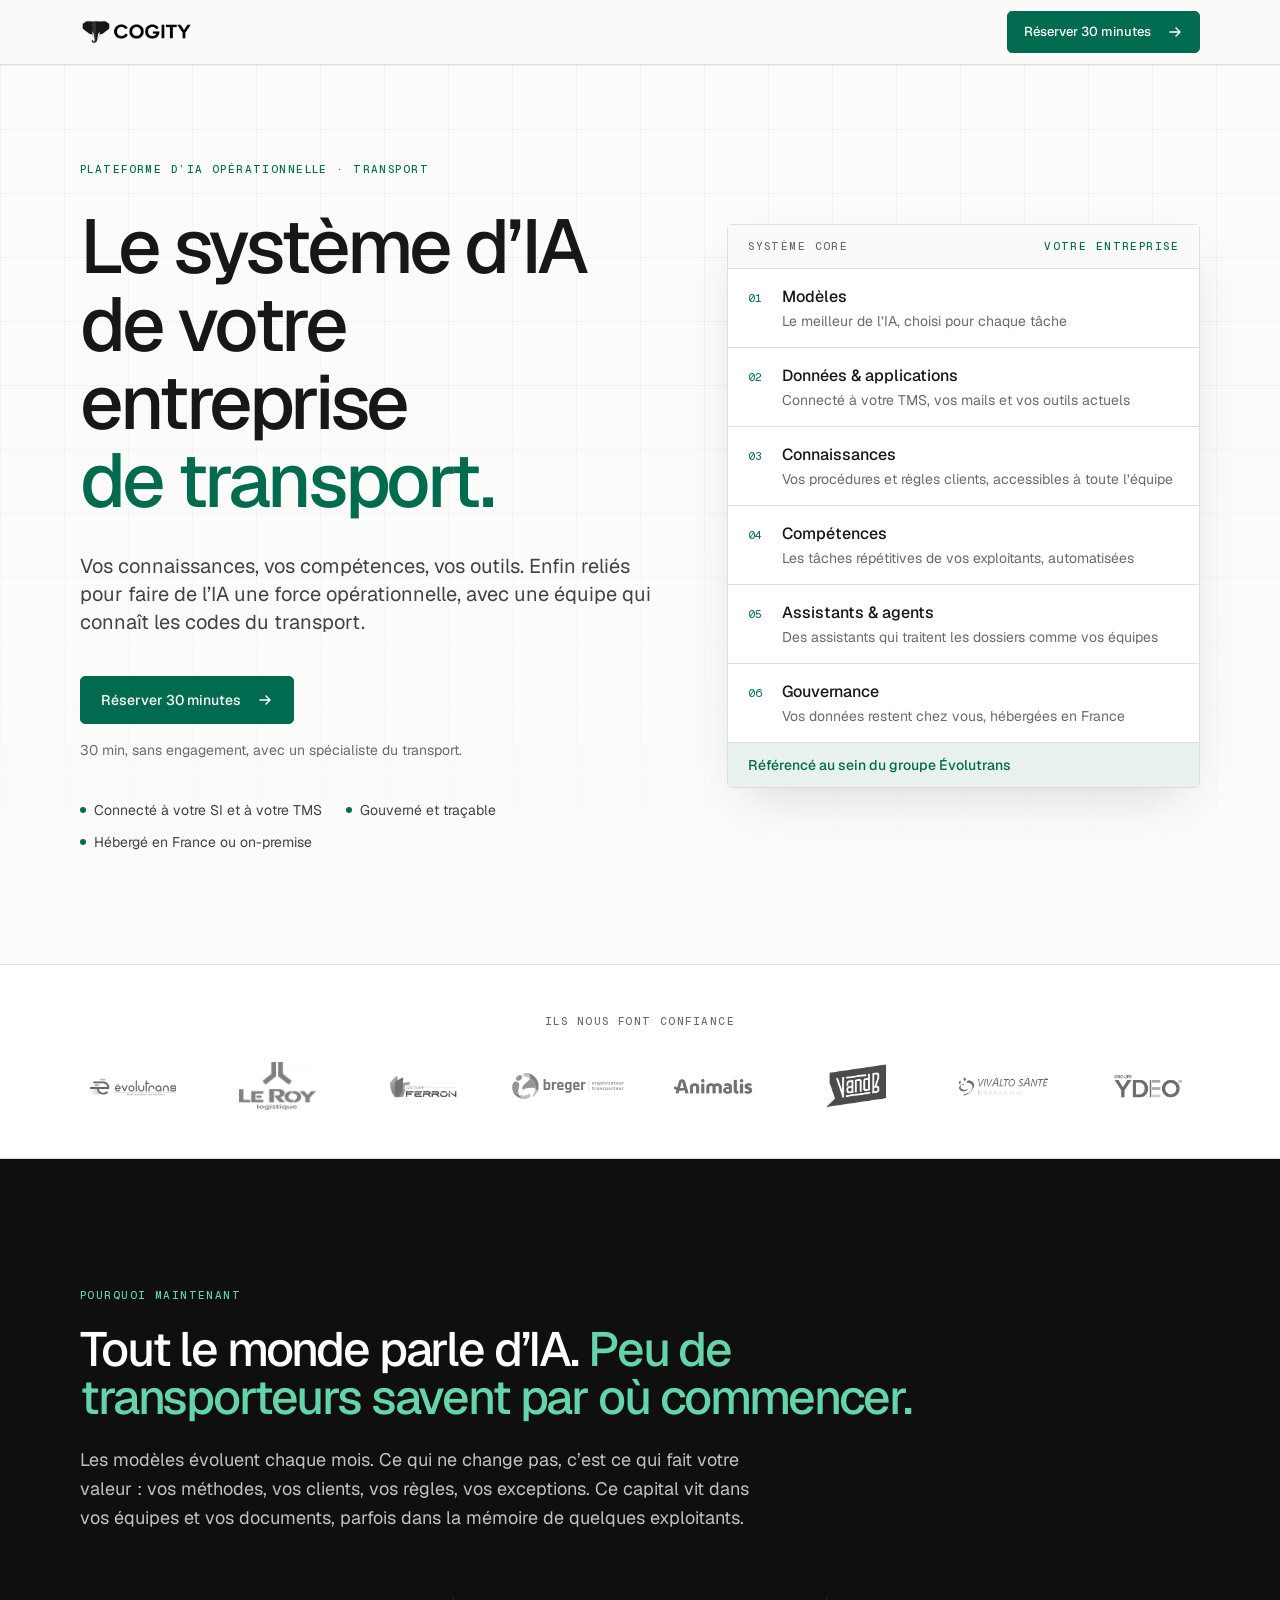
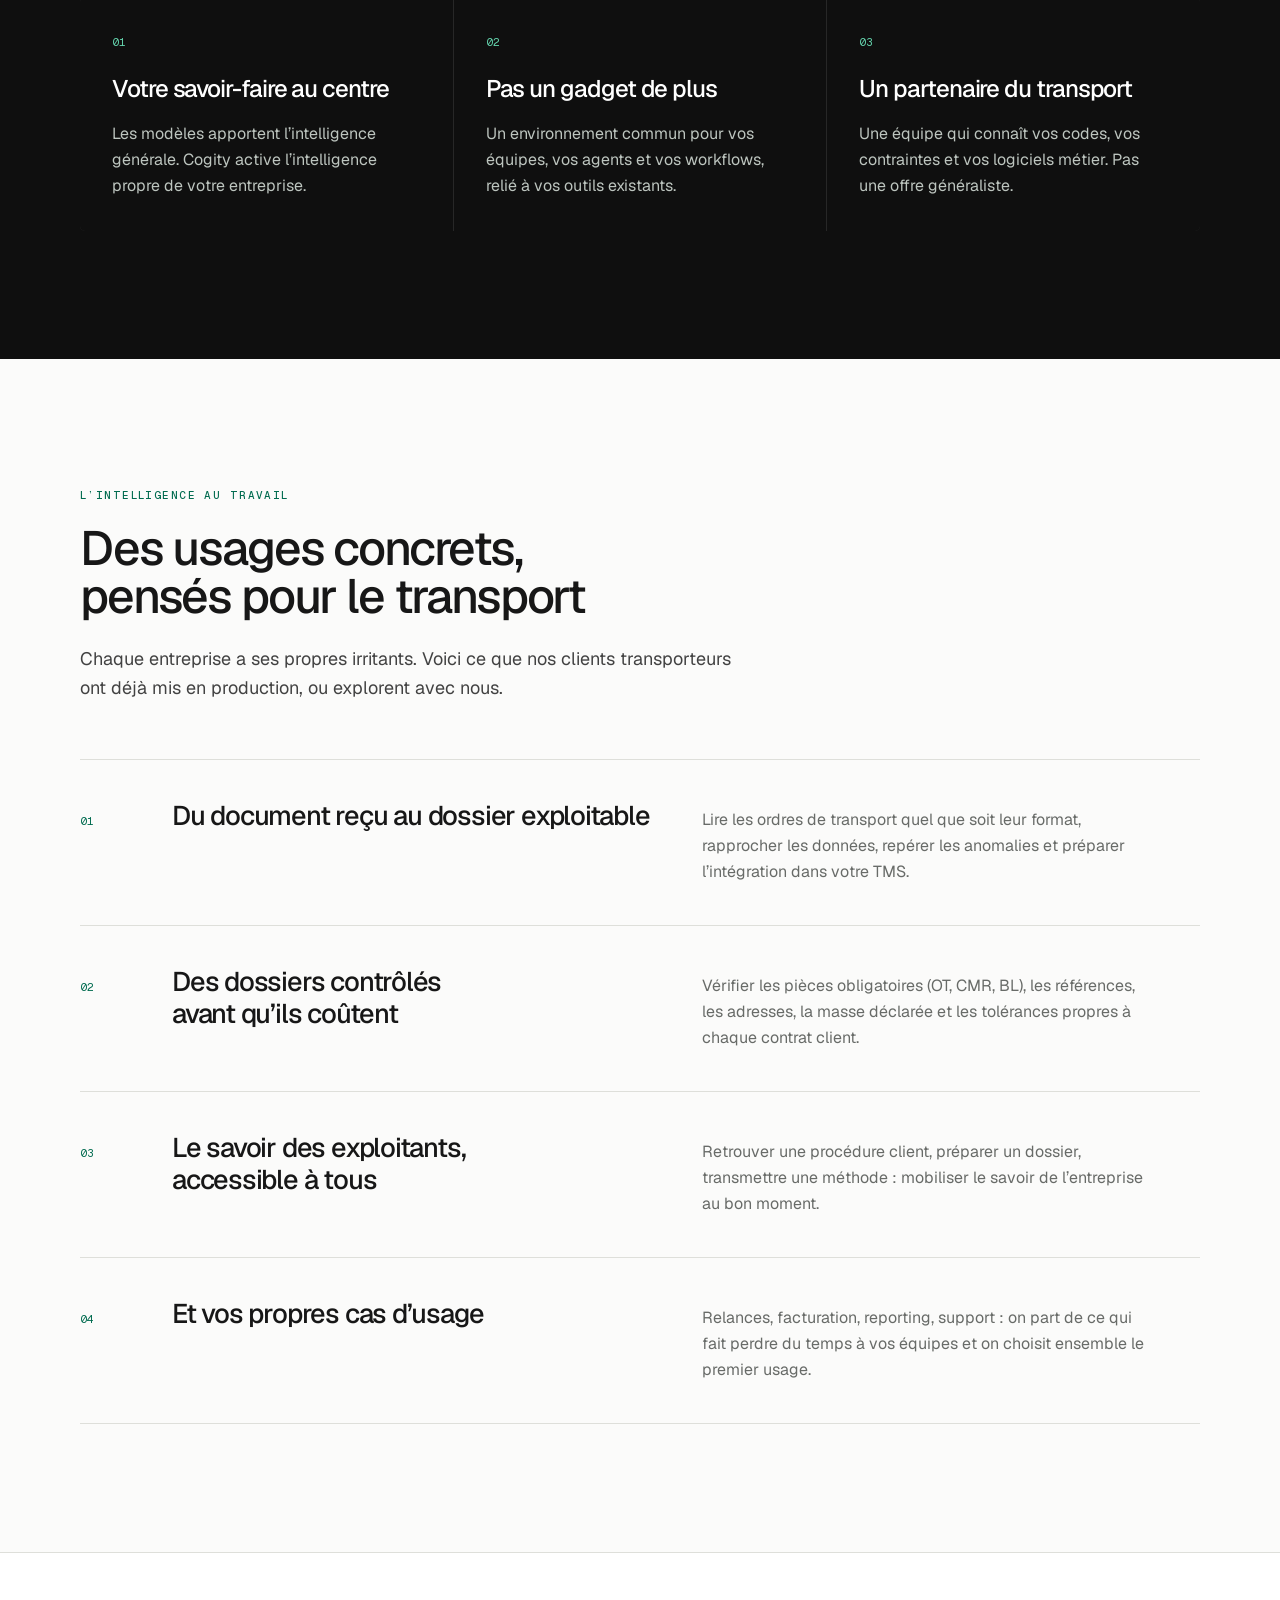
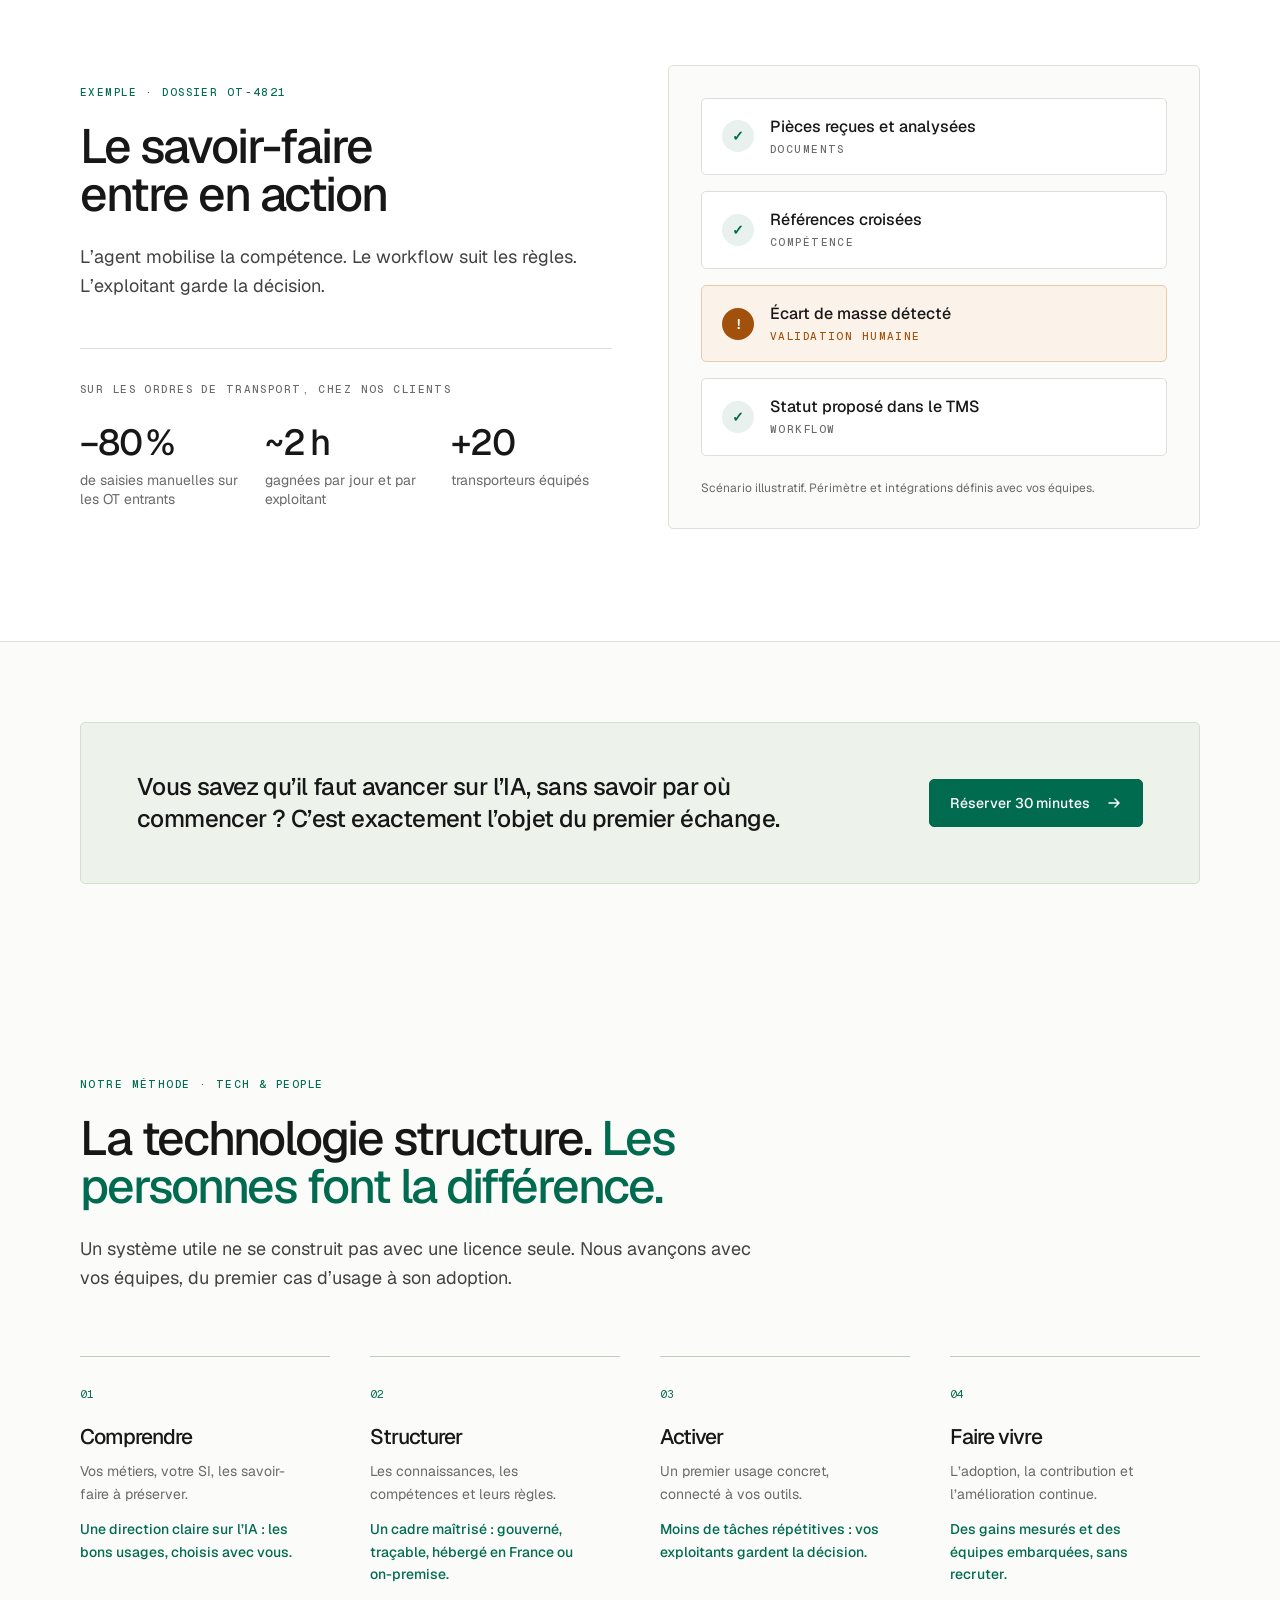
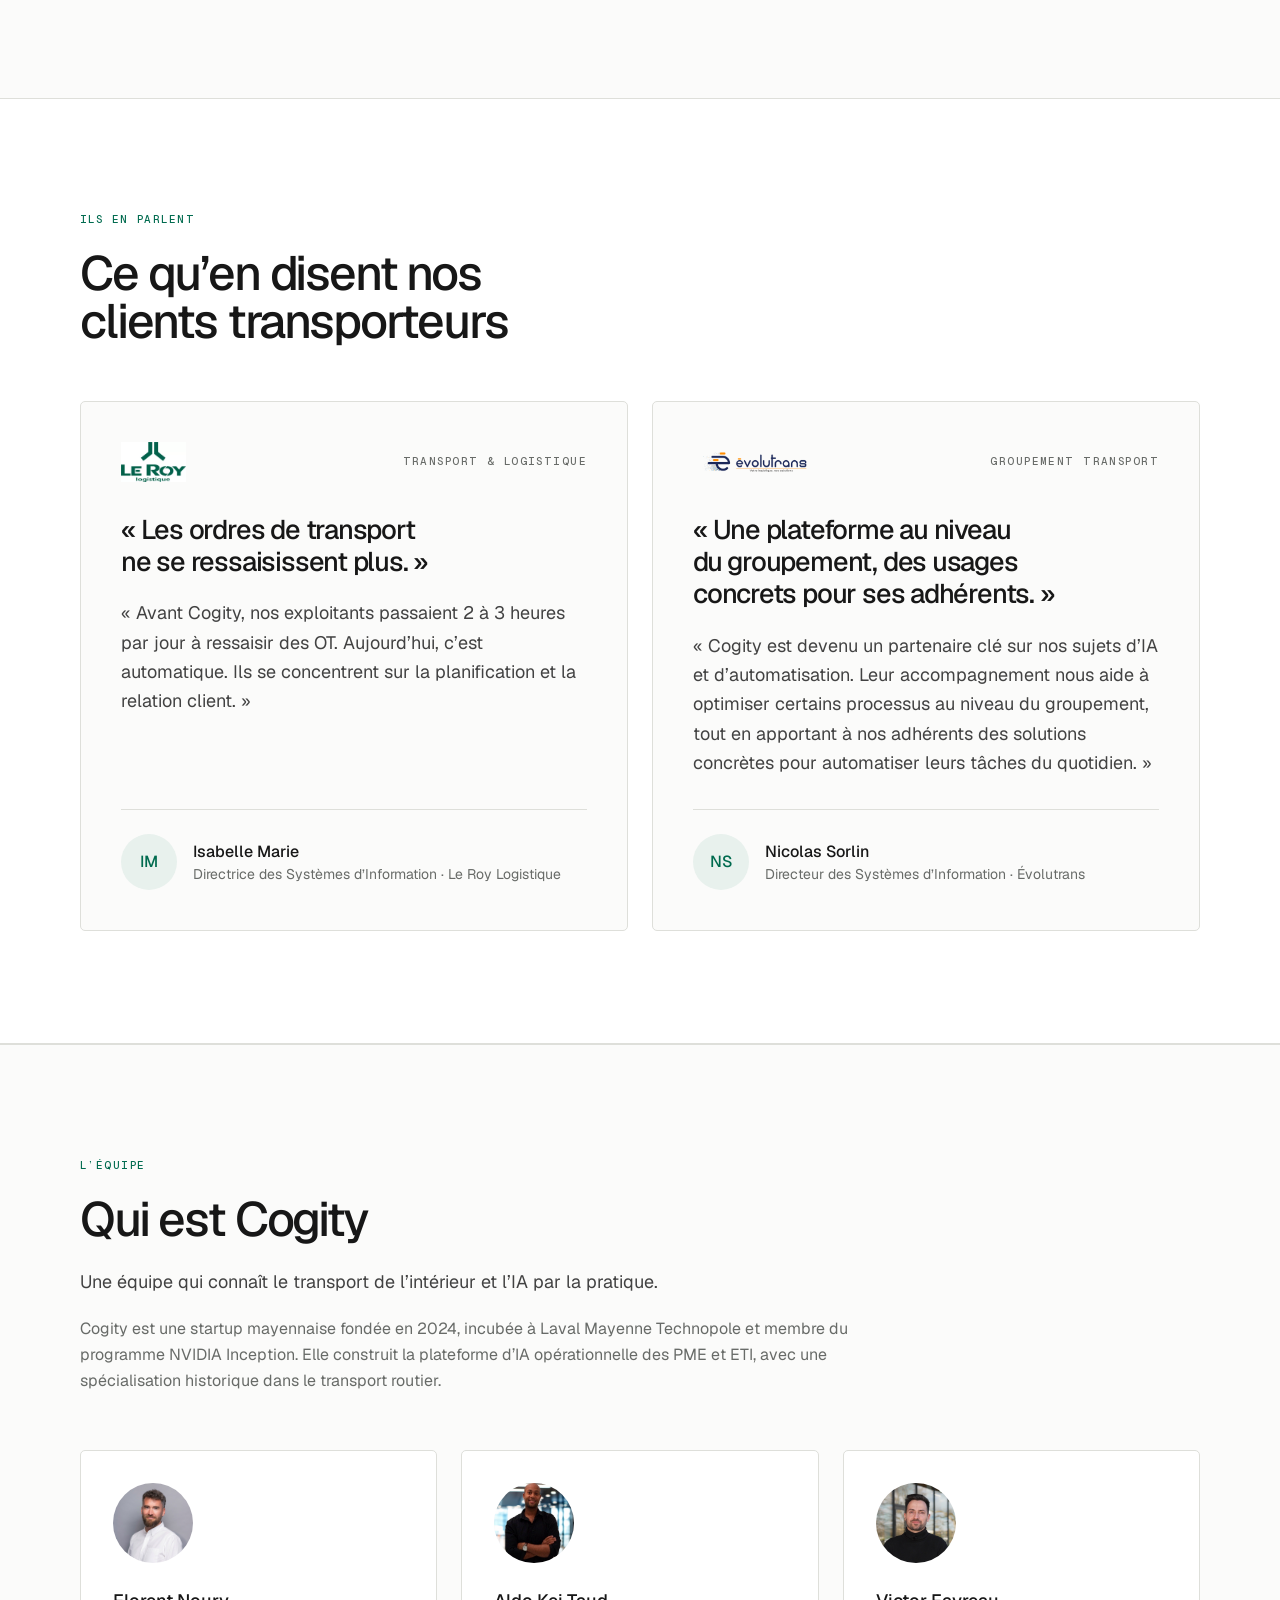
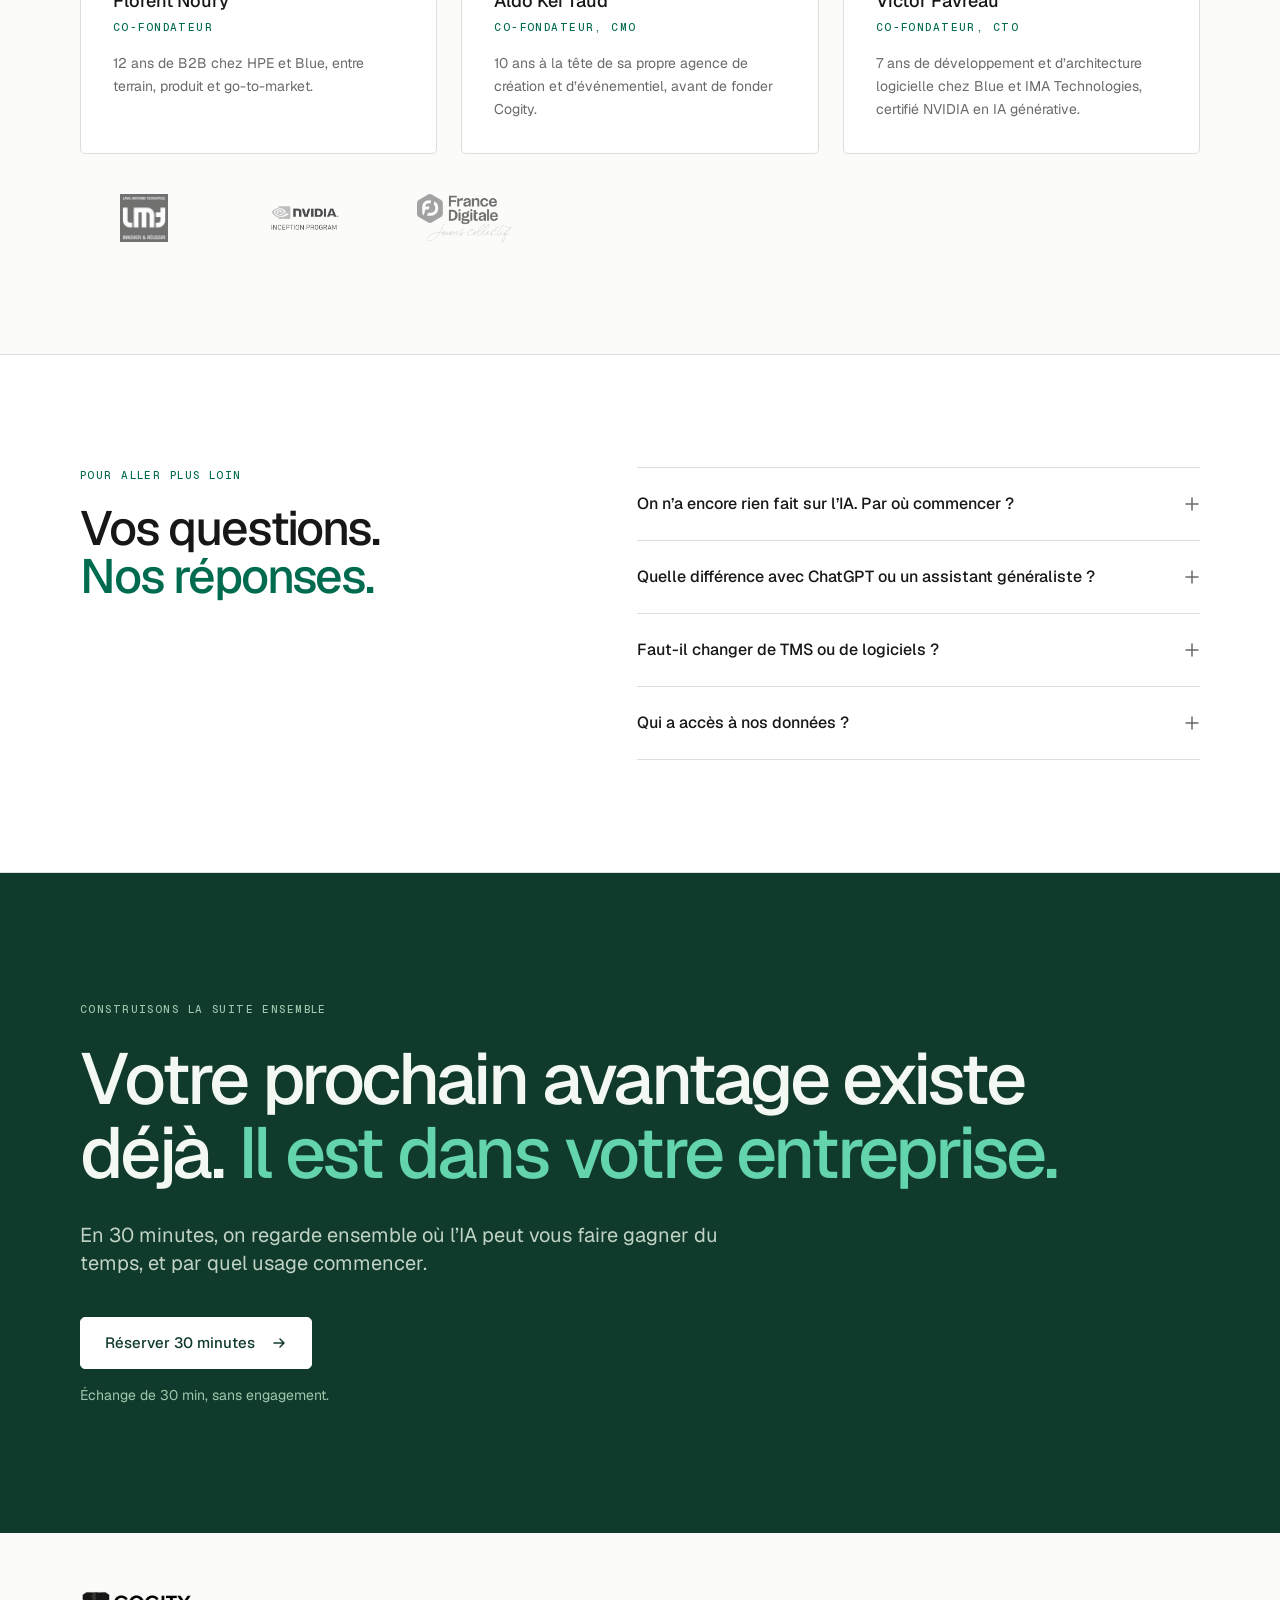
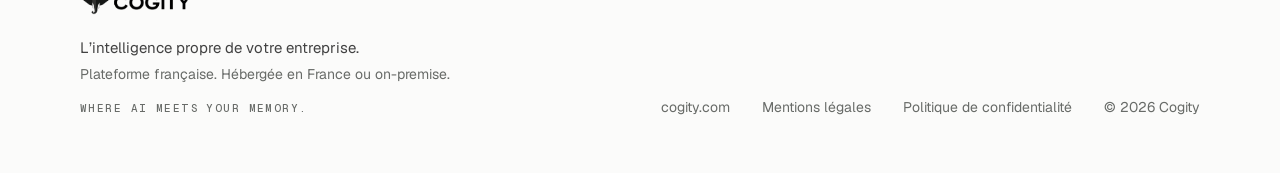
==== commit 1358eb04: "LP transport : ajoute les témoignages Le Roy Logistique et Évolutrans - Deux témoignages écrits (acc" ====
--- a/transport/index.html
+++ b/transport/index.html
@@ -242,13 +242,35 @@
     ]
   },
 
-  /* Témoignages écrits : Florent en envoie 3 (DSI Évolutrans, Le Roy
-     Logistique...). Tant que la liste est vide, la section n'est pas affichée.
-     Format : { citation, nom, fonction, entreprise, logo: "/assets/logos/..." } */
+  /* Témoignages écrits. Tant que la liste est vide, la section n'est pas affichée.
+     Format : { entreprise, secteur, accroche, citation, nom, fonction,
+     logo: "/assets/logos/...", photoUrl: "/assets/temoignages/..." }.
+     photoUrl vide : un médaillon aux initiales remplace la photo. */
   temoignages: {
     eyebrow: "Ils en parlent",
     titre: "Ce qu’en disent nos clients transporteurs",
-    items: []
+    items: [
+      {
+        entreprise: "Le Roy Logistique",
+        secteur: "Transport & logistique",
+        accroche: "Les ordres de transport ne se ressaisissent plus.",
+        citation: "Avant Cogity, nos exploitants passaient 2 à 3 heures par jour à ressaisir des OT. Aujourd’hui, c’est automatique. Ils se concentrent sur la planification et la relation client.",
+        nom: "Isabelle Marie",
+        fonction: "Directrice des Systèmes d’Information",
+        logo: "/assets/logos/le-roy.png",
+        photoUrl: ""
+      },
+      {
+        entreprise: "Évolutrans",
+        secteur: "Groupement transport",
+        accroche: "Une plateforme au niveau du groupement, des usages concrets pour ses adhérents.",
+        citation: "Cogity est devenu un partenaire clé sur nos sujets d’IA et d’automatisation. Leur accompagnement nous aide à optimiser certains processus au niveau du groupement, tout en apportant à nos adhérents des solutions concrètes pour automatiser leurs tâches du quotidien.",
+        nom: "Nicolas Sorlin",
+        fonction: "Directeur des Systèmes d’Information",
+        logo: "/assets/logos/evolutrans.png",
+        photoUrl: ""
+      }
+    ]
   },
 
   fondateurs: {
@@ -517,17 +539,26 @@
 </section>`;
 
 const temoignages = () => !DATA.temoignages.items.length ? `` : `
-<section class="bg-white border-y border-filet py-24 lg:py-28">
+<section id="temoignages" class="bg-white border-y border-filet py-24 lg:py-28">
   <div class="${conteneur}">
     <div class="max-w-3xl">${titreSection(DATA.temoignages)}</div>
     <div class="mt-14 grid gap-6 ${["", "max-w-2xl", "md:grid-cols-2", "md:grid-cols-3"][Math.min(DATA.temoignages.items.length, 3)]}">
       ${DATA.temoignages.items.map(t => `
-        <figure class="reveal flex flex-col rounded border border-filet bg-fond p-8">
-          ${t.logo ? `<img src="${e(t.logo)}" alt="${e(t.entreprise)}" class="h-9 w-auto self-start object-contain">` : ``}
-          <blockquote class="mt-6 flex-1 text-lg leading-relaxed text-encre">« ${e(t.citation)} »</blockquote>
-          <figcaption class="mt-8 border-t border-filet pt-5">
-            <div class="font-medium text-encre">${e(t.nom)}</div>
-            <div class="text-sm text-gris">${e(t.fonction)}, ${e(t.entreprise)}</div>
+        <figure class="reveal flex flex-col rounded border border-filet bg-fond p-8 lg:p-10">
+          <div class="flex items-center justify-between gap-6">
+            ${t.logo ? `<span class="h-10 w-32 flex items-center"><img src="${e(t.logo)}" alt="${e(t.entreprise)}" class="max-h-full max-w-full object-contain"></span>` : `<span></span>`}
+            <span class="eyebrow text-right text-gris">${e(t.secteur)}</span>
+          </div>
+          <h3 class="mt-8 text-2xl md:text-[27px]/[1.2] text-encre">« ${e(t.accroche)} »</h3>
+          <blockquote class="mt-5 flex-1 text-lg leading-relaxed text-encre-2">« ${e(t.citation)} »</blockquote>
+          <figcaption class="mt-8 flex items-center gap-4 border-t border-filet pt-6">
+            ${t.photoUrl
+              ? `<img src="${e(t.photoUrl)}" alt="${e(t.nom)}" class="h-14 w-14 shrink-0 rounded-full object-cover">`
+              : `<span aria-hidden="true" class="flex h-14 w-14 shrink-0 items-center justify-center rounded-full bg-vert-doux font-medium text-vert">${e(t.nom.split(" ").map(m => m[0]).join(""))}</span>`}
+            <div>
+              <div class="font-medium text-encre">${e(t.nom)}</div>
+              <div class="text-sm text-gris">${e(t.fonction)} · ${e(t.entreprise)}</div>
+            </div>
           </figcaption>
         </figure>`).join("")}
     </div>
--- a/assets/css/app.css
+++ b/assets/css/app.css
@@ -1 +1 @@
-*,:after,:before{--tw-border-spacing-x:0;--tw-border-spacing-y:0;--tw-translate-x:0;--tw-translate-y:0;--tw-rotate:0;--tw-skew-x:0;--tw-skew-y:0;--tw-scale-x:1;--tw-scale-y:1;--tw-pan-x: ;--tw-pan-y: ;--tw-pinch-zoom: ;--tw-scroll-snap-strictness:proximity;--tw-gradient-from-position: ;--tw-gradient-via-position: ;--tw-gradient-to-position: ;--tw-ordinal: ;--tw-slashed-zero: ;--tw-numeric-figure: ;--tw-numeric-spacing: ;--tw-numeric-fraction: ;--tw-ring-inset: ;--tw-ring-offset-width:0px;--tw-ring-offset-color:#fff;--tw-ring-color:rgba(59,130,246,.5);--tw-ring-offset-shadow:0 0 #0000;--tw-ring-shadow:0 0 #0000;--tw-shadow:0 0 #0000;--tw-shadow-colored:0 0 #0000;--tw-blur: ;--tw-brightness: ;--tw-contrast: ;--tw-grayscale: ;--tw-hue-rotate: ;--tw-invert: ;--tw-saturate: ;--tw-sepia: ;--tw-drop-shadow: ;--tw-backdrop-blur: ;--tw-backdrop-brightness: ;--tw-backdrop-contrast: ;--tw-backdrop-grayscale: ;--tw-backdrop-hue-rotate: ;--tw-backdrop-invert: ;--tw-backdrop-opacity: ;--tw-backdrop-saturate: ;--tw-backdrop-sepia: ;--tw-contain-size: ;--tw-contain-layout: ;--tw-contain-paint: ;--tw-contain-style: }::backdrop{--tw-border-spacing-x:0;--tw-border-spacing-y:0;--tw-translate-x:0;--tw-translate-y:0;--tw-rotate:0;--tw-skew-x:0;--tw-skew-y:0;--tw-scale-x:1;--tw-scale-y:1;--tw-pan-x: ;--tw-pan-y: ;--tw-pinch-zoom: ;--tw-scroll-snap-strictness:proximity;--tw-gradient-from-position: ;--tw-gradient-via-position: ;--tw-gradient-to-position: ;--tw-ordinal: ;--tw-slashed-zero: ;--tw-numeric-figure: ;--tw-numeric-spacing: ;--tw-numeric-fraction: ;--tw-ring-inset: ;--tw-ring-offset-width:0px;--tw-ring-offset-color:#fff;--tw-ring-color:rgba(59,130,246,.5);--tw-ring-offset-shadow:0 0 #0000;--tw-ring-shadow:0 0 #0000;--tw-shadow:0 0 #0000;--tw-shadow-colored:0 0 #0000;--tw-blur: ;--tw-brightness: ;--tw-contrast: ;--tw-grayscale: ;--tw-hue-rotate: ;--tw-invert: ;--tw-saturate: ;--tw-sepia: ;--tw-drop-shadow: ;--tw-backdrop-blur: ;--tw-backdrop-brightness: ;--tw-backdrop-contrast: ;--tw-backdrop-grayscale: ;--tw-backdrop-hue-rotate: ;--tw-backdrop-invert: ;--tw-backdrop-opacity: ;--tw-backdrop-saturate: ;--tw-backdrop-sepia: ;--tw-contain-size: ;--tw-contain-layout: ;--tw-contain-paint: ;--tw-contain-style: }/*! tailwindcss v3.4.19 | MIT License | https://tailwindcss.com*/*,:after,:before{box-sizing:border-box;border:0 solid #e5e7eb}:after,:before{--tw-content:""}:host,html{line-height:1.5;-webkit-text-size-adjust:100%;-moz-tab-size:4;-o-tab-size:4;tab-size:4;font-family:Geist,Arial,sans-serif;font-feature-settings:normal;font-variation-settings:normal;-webkit-tap-highlight-color:transparent}body{margin:0;line-height:inherit}hr{height:0;color:inherit;border-top-width:1px}abbr:where([title]){-webkit-text-decoration:underline dotted;text-decoration:underline dotted}h1,h2,h3,h4,h5,h6{font-size:inherit;font-weight:inherit}a{color:inherit;text-decoration:inherit}b,strong{font-weight:bolder}code,kbd,pre,samp{font-family:Geist Mono,ui-monospace,monospace;font-feature-settings:normal;font-variation-settings:normal;font-size:1em}small{font-size:80%}sub,sup{font-size:75%;line-height:0;position:relative;vertical-align:baseline}sub{bottom:-.25em}sup{top:-.5em}table{text-indent:0;border-color:inherit;border-collapse:collapse}button,input,optgroup,select,textarea{font-family:inherit;font-feature-settings:inherit;font-variation-settings:inherit;font-size:100%;font-weight:inherit;line-height:inherit;letter-spacing:inherit;color:inherit;margin:0;padding:0}button,select{text-transform:none}button,input:where([type=button]),input:where([type=reset]),input:where([type=submit]){-webkit-appearance:button;background-color:transparent;background-image:none}:-moz-focusring{outline:auto}:-moz-ui-invalid{box-shadow:none}progress{vertical-align:baseline}::-webkit-inner-spin-button,::-webkit-outer-spin-button{height:auto}[type=search]{-webkit-appearance:textfield;outline-offset:-2px}::-webkit-search-decoration{-webkit-appearance:none}::-webkit-file-upload-button{-webkit-appearance:button;font:inherit}summary{display:list-item}blockquote,dd,dl,figure,h1,h2,h3,h4,h5,h6,hr,p,pre{margin:0}fieldset{margin:0}fieldset,legend{padding:0}menu,ol,ul{list-style:none;margin:0;padding:0}dialog{padding:0}textarea{resize:vertical}input::-moz-placeholder,textarea::-moz-placeholder{opacity:1;color:#9ca3af}input::placeholder,textarea::placeholder{opacity:1;color:#9ca3af}[role=button],button{cursor:pointer}:disabled{cursor:default}audio,canvas,embed,iframe,img,object,svg,video{display:block;vertical-align:middle}img,video{max-width:100%;height:auto}[hidden]:where(:not([hidden=until-found])){display:none}.fixed{position:fixed}.absolute{position:absolute}.relative{position:relative}.sticky{position:sticky}.inset-0{inset:0}.inset-x-0{left:0;right:0}.bottom-0{bottom:0}.top-0{top:0}.z-50{z-index:50}.mx-auto{margin-left:auto;margin-right:auto}.mt-0\.5{margin-top:.125rem}.mt-1{margin-top:.25rem}.mt-10{margin-top:2.5rem}.mt-12{margin-top:3rem}.mt-14{margin-top:3.5rem}.mt-16{margin-top:4rem}.mt-2{margin-top:.5rem}.mt-3{margin-top:.75rem}.mt-4{margin-top:1rem}.mt-5{margin-top:1.25rem}.mt-6{margin-top:1.5rem}.mt-7{margin-top:1.75rem}.mt-8{margin-top:2rem}.block{display:block}.flex{display:flex}.inline-flex{display:inline-flex}.grid{display:grid}.hidden{display:none}.h-1\.5{height:.375rem}.h-11{height:2.75rem}.h-12{height:3rem}.h-16{height:4rem}.h-20{height:5rem}.h-7{height:1.75rem}.h-8{height:2rem}.h-9{height:2.25rem}.max-h-full{max-height:100%}.min-h-12{min-height:3rem}.min-h-\[42px\]{min-height:42px}.min-h-\[52px\]{min-height:52px}.w-1\.5{width:.375rem}.w-20{width:5rem}.w-28{width:7rem}.w-32{width:8rem}.w-8{width:2rem}.w-auto{width:auto}.max-w-2xl{max-width:42rem}.max-w-3xl{max-width:48rem}.max-w-4xl{max-width:56rem}.max-w-5xl{max-width:64rem}.max-w-7xl{max-width:80rem}.max-w-full{max-width:100%}.max-w-lisible{max-width:68ch}.max-w-site{max-width:1440px}.max-w-xl{max-width:36rem}.flex-1{flex:1 1 0%}.shrink-0{flex-shrink:0}.transform{transform:translate(var(--tw-translate-x),var(--tw-translate-y)) rotate(var(--tw-rotate)) skewX(var(--tw-skew-x)) skewY(var(--tw-skew-y)) scaleX(var(--tw-scale-x)) scaleY(var(--tw-scale-y))}.cursor-pointer{cursor:pointer}.scroll-mt-16{scroll-margin-top:4rem}.list-none{list-style-type:none}.grid-cols-2{grid-template-columns:repeat(2,minmax(0,1fr))}.grid-cols-3{grid-template-columns:repeat(3,minmax(0,1fr))}.flex-col{flex-direction:column}.flex-wrap{flex-wrap:wrap}.place-items-center{place-items:center}.items-center{align-items:center}.items-baseline{align-items:baseline}.justify-center{justify-content:center}.justify-between{justify-content:space-between}.gap-10{gap:2.5rem}.gap-14{gap:3.5rem}.gap-2{gap:.5rem}.gap-3{gap:.75rem}.gap-4{gap:1rem}.gap-5{gap:1.25rem}.gap-6{gap:1.5rem}.gap-8{gap:2rem}.gap-px{gap:1px}.gap-x-10{-moz-column-gap:2.5rem;column-gap:2.5rem}.gap-x-6{-moz-column-gap:1.5rem;column-gap:1.5rem}.gap-x-8{-moz-column-gap:2rem;column-gap:2rem}.gap-y-2{row-gap:.5rem}.gap-y-3{row-gap:.75rem}.gap-y-8{row-gap:2rem}.space-y-4>:not([hidden])~:not([hidden]){--tw-space-y-reverse:0;margin-top:calc(1rem*(1 - var(--tw-space-y-reverse)));margin-bottom:calc(1rem*var(--tw-space-y-reverse))}.divide-y>:not([hidden])~:not([hidden]){--tw-divide-y-reverse:0;border-top-width:calc(1px*(1 - var(--tw-divide-y-reverse)));border-bottom-width:calc(1px*var(--tw-divide-y-reverse))}.divide-filet>:not([hidden])~:not([hidden]){--tw-divide-opacity:1;border-color:rgb(222 223 218/var(--tw-divide-opacity,1))}.self-start{align-self:flex-start}.overflow-hidden{overflow:hidden}.whitespace-nowrap{white-space:nowrap}.text-wrap{text-wrap:wrap}.rounded{border-radius:5px}.rounded-full{border-radius:9999px}.border{border-width:1px}.border-y{border-top-width:1px}.border-b,.border-y{border-bottom-width:1px}.border-t{border-top-width:1px}.border-\[\#bfcebd\]{--tw-border-opacity:1;border-color:rgb(191 206 189/var(--tw-border-opacity,1))}.border-\[\#e8c9a8\]{--tw-border-opacity:1;border-color:rgb(232 201 168/var(--tw-border-opacity,1))}.border-filet{--tw-border-opacity:1;border-color:rgb(222 223 218/var(--tw-border-opacity,1))}.border-vert{--tw-border-opacity:1;border-color:rgb(0 107 79/var(--tw-border-opacity,1))}.border-vert-bord{--tw-border-opacity:1;border-color:rgb(213 223 208/var(--tw-border-opacity,1))}.border-white{--tw-border-opacity:1;border-color:rgb(255 255 255/var(--tw-border-opacity,1))}.bg-\[\#0f0f0f\]{--tw-bg-opacity:1;background-color:rgb(15 15 15/var(--tw-bg-opacity,1))}.bg-\[\#fafbf9\]{--tw-bg-opacity:1;background-color:rgb(250 251 249/var(--tw-bg-opacity,1))}.bg-\[\#fbf3ea\]{--tw-bg-opacity:1;background-color:rgb(251 243 234/var(--tw-bg-opacity,1))}.bg-ambre{--tw-bg-opacity:1;background-color:rgb(162 81 12/var(--tw-bg-opacity,1))}.bg-fond{--tw-bg-opacity:1;background-color:rgb(251 251 250/var(--tw-bg-opacity,1))}.bg-fond\/95{background-color:hsla(60,11%,98%,.95)}.bg-foret{--tw-bg-opacity:1;background-color:rgb(16 59 44/var(--tw-bg-opacity,1))}.bg-vert{--tw-bg-opacity:1;background-color:rgb(0 107 79/var(--tw-bg-opacity,1))}.bg-vert-doux{--tw-bg-opacity:1;background-color:rgb(232 241 237/var(--tw-bg-opacity,1))}.bg-vert-sauge{--tw-bg-opacity:1;background-color:rgb(237 242 235/var(--tw-bg-opacity,1))}.bg-white{--tw-bg-opacity:1;background-color:rgb(255 255 255/var(--tw-bg-opacity,1))}.bg-white\/10{background-color:hsla(0,0%,100%,.1)}.object-contain{-o-object-fit:contain;object-fit:contain}.object-cover{-o-object-fit:cover;object-fit:cover}.p-4{padding:1rem}.p-5{padding:1.25rem}.p-6{padding:1.5rem}.p-8{padding:2rem}.px-4{padding-left:1rem;padding-right:1rem}.px-5{padding-left:1.25rem;padding-right:1.25rem}.px-6{padding-left:1.5rem;padding-right:1.5rem}.py-12{padding-top:3rem;padding-bottom:3rem}.py-14{padding-top:3.5rem;padding-bottom:3.5rem}.py-16{padding-top:4rem;padding-bottom:4rem}.py-2\.5{padding-top:.625rem;padding-bottom:.625rem}.py-24{padding-top:6rem;padding-bottom:6rem}.py-3{padding-top:.75rem;padding-bottom:.75rem}.py-4{padding-top:1rem;padding-bottom:1rem}.py-6{padding-top:1.5rem;padding-bottom:1.5rem}.py-8{padding-top:2rem;padding-bottom:2rem}.pb-20{padding-bottom:5rem}.pb-6{padding-bottom:1.5rem}.pr-6{padding-right:1.5rem}.pt-16{padding-top:4rem}.pt-5{padding-top:1.25rem}.pt-6{padding-top:1.5rem}.pt-8{padding-top:2rem}.text-center{text-align:center}.font-mono{font-family:Geist Mono,ui-monospace,monospace}.font-sans{font-family:Geist,Arial,sans-serif}.text-2xl{font-size:1.5rem;line-height:2rem}.text-3xl{font-size:1.875rem;line-height:2.25rem}.text-5xl\/\[1\.02\]{font-size:3rem;line-height:1.02}.text-\[11px\]{font-size:11px}.text-\[13px\]{font-size:13px}.text-\[15px\]{font-size:15px}.text-\[21px\]{font-size:21px}.text-\[34px\]{font-size:34px}.text-\[42px\]\/\[1\.08\]{font-size:42px;line-height:1.08}.text-lg{font-size:1.125rem;line-height:1.75rem}.text-sm{font-size:.875rem;line-height:1.25rem}.text-xl{font-size:1.25rem;line-height:1.75rem}.text-xs{font-size:.75rem;line-height:1rem}.font-medium{font-weight:500}.font-semibold{font-weight:600}.uppercase{text-transform:uppercase}.leading-\[1\.8\]{line-height:1.8}.leading-normal{line-height:1.5}.leading-relaxed{line-height:1.625}.leading-snug{line-height:1.375}.tracking-tight{letter-spacing:-.025em}.text-\[\#a1c6ae\]{--tw-text-opacity:1;color:rgb(161 198 174/var(--tw-text-opacity,1))}.text-\[\#bdc5bf\]{--tw-text-opacity:1;color:rgb(189 197 191/var(--tw-text-opacity,1))}.text-\[\#c0d3c4\]{--tw-text-opacity:1;color:rgb(192 211 196/var(--tw-text-opacity,1))}.text-\[\#f4f5f3\]{--tw-text-opacity:1;color:rgb(244 245 243/var(--tw-text-opacity,1))}.text-\[\#f4f8f2\]{--tw-text-opacity:1;color:rgb(244 248 242/var(--tw-text-opacity,1))}.text-ambre{--tw-text-opacity:1;color:rgb(162 81 12/var(--tw-text-opacity,1))}.text-encre{--tw-text-opacity:1;color:rgb(23 23 23/var(--tw-text-opacity,1))}.text-encre-2{--tw-text-opacity:1;color:rgb(66 66 66/var(--tw-text-opacity,1))}.text-foret{--tw-text-opacity:1;color:rgb(16 59 44/var(--tw-text-opacity,1))}.text-gris{--tw-text-opacity:1;color:rgb(104 107 104/var(--tw-text-opacity,1))}.text-menthe{--tw-text-opacity:1;color:rgb(100 212 173/var(--tw-text-opacity,1))}.text-vert{--tw-text-opacity:1;color:rgb(0 107 79/var(--tw-text-opacity,1))}.text-white{--tw-text-opacity:1;color:rgb(255 255 255/var(--tw-text-opacity,1))}.underline{text-decoration-line:underline}.antialiased{-webkit-font-smoothing:antialiased;-moz-osx-font-smoothing:grayscale}.opacity-70{opacity:.7}.shadow-\[0_20px_50px_-20px_rgba\(15\2c 19\2c 17\2c \.18\)\]{--tw-shadow:0 20px 50px -20px rgba(15,19,17,.18);--tw-shadow-colored:0 20px 50px -20px var(--tw-shadow-color)}.shadow-\[0_20px_50px_-20px_rgba\(15\2c 19\2c 17\2c \.18\)\],.shadow-lg{box-shadow:var(--tw-ring-offset-shadow,0 0 #0000),var(--tw-ring-shadow,0 0 #0000),var(--tw-shadow)}.shadow-lg{--tw-shadow:0 10px 15px -3px rgba(0,0,0,.1),0 4px 6px -4px rgba(0,0,0,.1);--tw-shadow-colored:0 10px 15px -3px var(--tw-shadow-color),0 4px 6px -4px var(--tw-shadow-color)}.outline{outline-style:solid}.grayscale{--tw-grayscale:grayscale(100%);filter:var(--tw-blur) var(--tw-brightness) var(--tw-contrast) var(--tw-grayscale) var(--tw-hue-rotate) var(--tw-invert) var(--tw-saturate) var(--tw-sepia) var(--tw-drop-shadow)}.backdrop-blur{--tw-backdrop-blur:blur(8px);-webkit-backdrop-filter:var(--tw-backdrop-blur) var(--tw-backdrop-brightness) var(--tw-backdrop-contrast) var(--tw-backdrop-grayscale) var(--tw-backdrop-hue-rotate) var(--tw-backdrop-invert) var(--tw-backdrop-opacity) var(--tw-backdrop-saturate) var(--tw-backdrop-sepia);backdrop-filter:var(--tw-backdrop-blur) var(--tw-backdrop-brightness) var(--tw-backdrop-contrast) var(--tw-backdrop-grayscale) var(--tw-backdrop-hue-rotate) var(--tw-backdrop-invert) var(--tw-backdrop-opacity) var(--tw-backdrop-saturate) var(--tw-backdrop-sepia)}.transition{transition-property:color,background-color,border-color,text-decoration-color,fill,stroke,opacity,box-shadow,transform,filter,-webkit-backdrop-filter;transition-property:color,background-color,border-color,text-decoration-color,fill,stroke,opacity,box-shadow,transform,filter,backdrop-filter;transition-property:color,background-color,border-color,text-decoration-color,fill,stroke,opacity,box-shadow,transform,filter,backdrop-filter,-webkit-backdrop-filter;transition-timing-function:cubic-bezier(.4,0,.2,1);transition-duration:.15s}.transition-colors{transition-property:color,background-color,border-color,text-decoration-color,fill,stroke;transition-timing-function:cubic-bezier(.4,0,.2,1);transition-duration:.15s}.transition-transform{transition-property:transform;transition-timing-function:cubic-bezier(.4,0,.2,1);transition-duration:.15s}.hover\:border-\[\#d8f0e4\]:hover{--tw-border-opacity:1;border-color:rgb(216 240 228/var(--tw-border-opacity,1))}.hover\:border-vert-fonce:hover{--tw-border-opacity:1;border-color:rgb(0 84 62/var(--tw-border-opacity,1))}.hover\:bg-\[\#d8f0e4\]:hover{--tw-bg-opacity:1;background-color:rgb(216 240 228/var(--tw-bg-opacity,1))}.hover\:bg-\[\#edf2ec70\]:hover{background-color:#edf2ec70}.hover\:bg-vert-fonce:hover{--tw-bg-opacity:1;background-color:rgb(0 84 62/var(--tw-bg-opacity,1))}.hover\:text-vert:hover{--tw-text-opacity:1;color:rgb(0 107 79/var(--tw-text-opacity,1))}.hover\:opacity-100:hover{opacity:1}.hover\:grayscale-0:hover{--tw-grayscale:grayscale(0);filter:var(--tw-blur) var(--tw-brightness) var(--tw-contrast) var(--tw-grayscale) var(--tw-hue-rotate) var(--tw-invert) var(--tw-saturate) var(--tw-sepia) var(--tw-drop-shadow)}@media (min-width:640px){.sm\:grid-cols-2{grid-template-columns:repeat(2,minmax(0,1fr))}.sm\:grid-cols-4{grid-template-columns:repeat(4,minmax(0,1fr))}.sm\:p-8{padding:2rem}.sm\:px-14{padding-left:3.5rem;padding-right:3.5rem}.sm\:text-4xl{font-size:2.25rem;line-height:2.5rem}.sm\:text-6xl\/\[1\.05\]{font-size:3.75rem;line-height:1.05}}@media (min-width:768px){.md\:max-w-md{max-width:28rem}.md\:grid-cols-2{grid-template-columns:repeat(2,minmax(0,1fr))}.md\:grid-cols-3{grid-template-columns:repeat(3,minmax(0,1fr))}.md\:grid-cols-\[60px_1fr_1fr\]{grid-template-columns:60px 1fr 1fr}.md\:flex-row{flex-direction:row}.md\:items-end{align-items:flex-end}.md\:items-center{align-items:center}.md\:items-baseline{align-items:baseline}.md\:gap-8{gap:2rem}.md\:py-10{padding-top:2.5rem;padding-bottom:2.5rem}.md\:pr-10{padding-right:2.5rem}.md\:text-2xl{font-size:1.5rem;line-height:2rem}.md\:text-5xl{font-size:3rem;line-height:1}.md\:text-7xl\/\[1\.02\]{font-size:4.5rem;line-height:1.02}.md\:text-\[27px\]\/\[1\.2\]{font-size:27px;line-height:1.2}.md\:text-xl{font-size:1.25rem;line-height:1.75rem}}@media (min-width:1024px){.lg\:grid-cols-2{grid-template-columns:repeat(2,minmax(0,1fr))}.lg\:grid-cols-3{grid-template-columns:repeat(3,minmax(0,1fr))}.lg\:grid-cols-4{grid-template-columns:repeat(4,minmax(0,1fr))}.lg\:grid-cols-8{grid-template-columns:repeat(8,minmax(0,1fr))}.lg\:grid-cols-\[\.9fr_1\.1fr\]{grid-template-columns:.9fr 1.1fr}.lg\:grid-cols-\[1\.25fr_1fr\]{grid-template-columns:1.25fr 1fr}.lg\:flex-row{flex-direction:row}.lg\:items-center{align-items:center}.lg\:gap-24{gap:6rem}.lg\:px-12{padding-left:3rem;padding-right:3rem}.lg\:py-20{padding-top:5rem;padding-bottom:5rem}.lg\:py-28{padding-top:7rem;padding-bottom:7rem}.lg\:py-32{padding-top:8rem;padding-bottom:8rem}.lg\:pb-28{padding-bottom:7rem}.lg\:pt-24{padding-top:6rem}}@media (min-width:1280px){.xl\:px-20{padding-left:5rem;padding-right:5rem}.xl\:text-\[76px\]\/\[1\.03\]{font-size:76px;line-height:1.03}}.\[\&\:\:-webkit-details-marker\]\:hidden::-webkit-details-marker{display:none}+*,:after,:before{--tw-border-spacing-x:0;--tw-border-spacing-y:0;--tw-translate-x:0;--tw-translate-y:0;--tw-rotate:0;--tw-skew-x:0;--tw-skew-y:0;--tw-scale-x:1;--tw-scale-y:1;--tw-pan-x: ;--tw-pan-y: ;--tw-pinch-zoom: ;--tw-scroll-snap-strictness:proximity;--tw-gradient-from-position: ;--tw-gradient-via-position: ;--tw-gradient-to-position: ;--tw-ordinal: ;--tw-slashed-zero: ;--tw-numeric-figure: ;--tw-numeric-spacing: ;--tw-numeric-fraction: ;--tw-ring-inset: ;--tw-ring-offset-width:0px;--tw-ring-offset-color:#fff;--tw-ring-color:rgba(59,130,246,.5);--tw-ring-offset-shadow:0 0 #0000;--tw-ring-shadow:0 0 #0000;--tw-shadow:0 0 #0000;--tw-shadow-colored:0 0 #0000;--tw-blur: ;--tw-brightness: ;--tw-contrast: ;--tw-grayscale: ;--tw-hue-rotate: ;--tw-invert: ;--tw-saturate: ;--tw-sepia: ;--tw-drop-shadow: ;--tw-backdrop-blur: ;--tw-backdrop-brightness: ;--tw-backdrop-contrast: ;--tw-backdrop-grayscale: ;--tw-backdrop-hue-rotate: ;--tw-backdrop-invert: ;--tw-backdrop-opacity: ;--tw-backdrop-saturate: ;--tw-backdrop-sepia: ;--tw-contain-size: ;--tw-contain-layout: ;--tw-contain-paint: ;--tw-contain-style: }::backdrop{--tw-border-spacing-x:0;--tw-border-spacing-y:0;--tw-translate-x:0;--tw-translate-y:0;--tw-rotate:0;--tw-skew-x:0;--tw-skew-y:0;--tw-scale-x:1;--tw-scale-y:1;--tw-pan-x: ;--tw-pan-y: ;--tw-pinch-zoom: ;--tw-scroll-snap-strictness:proximity;--tw-gradient-from-position: ;--tw-gradient-via-position: ;--tw-gradient-to-position: ;--tw-ordinal: ;--tw-slashed-zero: ;--tw-numeric-figure: ;--tw-numeric-spacing: ;--tw-numeric-fraction: ;--tw-ring-inset: ;--tw-ring-offset-width:0px;--tw-ring-offset-color:#fff;--tw-ring-color:rgba(59,130,246,.5);--tw-ring-offset-shadow:0 0 #0000;--tw-ring-shadow:0 0 #0000;--tw-shadow:0 0 #0000;--tw-shadow-colored:0 0 #0000;--tw-blur: ;--tw-brightness: ;--tw-contrast: ;--tw-grayscale: ;--tw-hue-rotate: ;--tw-invert: ;--tw-saturate: ;--tw-sepia: ;--tw-drop-shadow: ;--tw-backdrop-blur: ;--tw-backdrop-brightness: ;--tw-backdrop-contrast: ;--tw-backdrop-grayscale: ;--tw-backdrop-hue-rotate: ;--tw-backdrop-invert: ;--tw-backdrop-opacity: ;--tw-backdrop-saturate: ;--tw-backdrop-sepia: ;--tw-contain-size: ;--tw-contain-layout: ;--tw-contain-paint: ;--tw-contain-style: }/*! tailwindcss v3.4.19 | MIT License | https://tailwindcss.com*/*,:after,:before{box-sizing:border-box;border:0 solid #e5e7eb}:after,:before{--tw-content:""}:host,html{line-height:1.5;-webkit-text-size-adjust:100%;-moz-tab-size:4;-o-tab-size:4;tab-size:4;font-family:Geist,Arial,sans-serif;font-feature-settings:normal;font-variation-settings:normal;-webkit-tap-highlight-color:transparent}body{margin:0;line-height:inherit}hr{height:0;color:inherit;border-top-width:1px}abbr:where([title]){-webkit-text-decoration:underline dotted;text-decoration:underline dotted}h1,h2,h3,h4,h5,h6{font-size:inherit;font-weight:inherit}a{color:inherit;text-decoration:inherit}b,strong{font-weight:bolder}code,kbd,pre,samp{font-family:Geist Mono,ui-monospace,monospace;font-feature-settings:normal;font-variation-settings:normal;font-size:1em}small{font-size:80%}sub,sup{font-size:75%;line-height:0;position:relative;vertical-align:baseline}sub{bottom:-.25em}sup{top:-.5em}table{text-indent:0;border-color:inherit;border-collapse:collapse}button,input,optgroup,select,textarea{font-family:inherit;font-feature-settings:inherit;font-variation-settings:inherit;font-size:100%;font-weight:inherit;line-height:inherit;letter-spacing:inherit;color:inherit;margin:0;padding:0}button,select{text-transform:none}button,input:where([type=button]),input:where([type=reset]),input:where([type=submit]){-webkit-appearance:button;background-color:transparent;background-image:none}:-moz-focusring{outline:auto}:-moz-ui-invalid{box-shadow:none}progress{vertical-align:baseline}::-webkit-inner-spin-button,::-webkit-outer-spin-button{height:auto}[type=search]{-webkit-appearance:textfield;outline-offset:-2px}::-webkit-search-decoration{-webkit-appearance:none}::-webkit-file-upload-button{-webkit-appearance:button;font:inherit}summary{display:list-item}blockquote,dd,dl,figure,h1,h2,h3,h4,h5,h6,hr,p,pre{margin:0}fieldset{margin:0}fieldset,legend{padding:0}menu,ol,ul{list-style:none;margin:0;padding:0}dialog{padding:0}textarea{resize:vertical}input::-moz-placeholder,textarea::-moz-placeholder{opacity:1;color:#9ca3af}input::placeholder,textarea::placeholder{opacity:1;color:#9ca3af}[role=button],button{cursor:pointer}:disabled{cursor:default}audio,canvas,embed,iframe,img,object,svg,video{display:block;vertical-align:middle}img,video{max-width:100%;height:auto}[hidden]:where(:not([hidden=until-found])){display:none}.fixed{position:fixed}.absolute{position:absolute}.relative{position:relative}.sticky{position:sticky}.inset-0{inset:0}.inset-x-0{left:0;right:0}.bottom-0{bottom:0}.top-0{top:0}.z-50{z-index:50}.mx-auto{margin-left:auto;margin-right:auto}.mt-0\.5{margin-top:.125rem}.mt-1{margin-top:.25rem}.mt-10{margin-top:2.5rem}.mt-12{margin-top:3rem}.mt-14{margin-top:3.5rem}.mt-16{margin-top:4rem}.mt-2{margin-top:.5rem}.mt-3{margin-top:.75rem}.mt-4{margin-top:1rem}.mt-5{margin-top:1.25rem}.mt-6{margin-top:1.5rem}.mt-7{margin-top:1.75rem}.mt-8{margin-top:2rem}.block{display:block}.flex{display:flex}.inline-flex{display:inline-flex}.grid{display:grid}.hidden{display:none}.h-1\.5{height:.375rem}.h-10{height:2.5rem}.h-11{height:2.75rem}.h-12{height:3rem}.h-14{height:3.5rem}.h-16{height:4rem}.h-20{height:5rem}.h-7{height:1.75rem}.h-8{height:2rem}.max-h-full{max-height:100%}.min-h-12{min-height:3rem}.min-h-\[42px\]{min-height:42px}.min-h-\[52px\]{min-height:52px}.w-1\.5{width:.375rem}.w-14{width:3.5rem}.w-20{width:5rem}.w-28{width:7rem}.w-32{width:8rem}.w-8{width:2rem}.w-auto{width:auto}.max-w-2xl{max-width:42rem}.max-w-3xl{max-width:48rem}.max-w-4xl{max-width:56rem}.max-w-5xl{max-width:64rem}.max-w-7xl{max-width:80rem}.max-w-full{max-width:100%}.max-w-lisible{max-width:68ch}.max-w-site{max-width:1440px}.max-w-xl{max-width:36rem}.flex-1{flex:1 1 0%}.shrink-0{flex-shrink:0}.transform{transform:translate(var(--tw-translate-x),var(--tw-translate-y)) rotate(var(--tw-rotate)) skewX(var(--tw-skew-x)) skewY(var(--tw-skew-y)) scaleX(var(--tw-scale-x)) scaleY(var(--tw-scale-y))}.cursor-pointer{cursor:pointer}.scroll-mt-16{scroll-margin-top:4rem}.list-none{list-style-type:none}.grid-cols-2{grid-template-columns:repeat(2,minmax(0,1fr))}.grid-cols-3{grid-template-columns:repeat(3,minmax(0,1fr))}.flex-col{flex-direction:column}.flex-wrap{flex-wrap:wrap}.place-items-center{place-items:center}.items-center{align-items:center}.items-baseline{align-items:baseline}.justify-center{justify-content:center}.justify-between{justify-content:space-between}.gap-10{gap:2.5rem}.gap-14{gap:3.5rem}.gap-2{gap:.5rem}.gap-3{gap:.75rem}.gap-4{gap:1rem}.gap-5{gap:1.25rem}.gap-6{gap:1.5rem}.gap-8{gap:2rem}.gap-px{gap:1px}.gap-x-10{-moz-column-gap:2.5rem;column-gap:2.5rem}.gap-x-6{-moz-column-gap:1.5rem;column-gap:1.5rem}.gap-x-8{-moz-column-gap:2rem;column-gap:2rem}.gap-y-2{row-gap:.5rem}.gap-y-3{row-gap:.75rem}.gap-y-8{row-gap:2rem}.space-y-4>:not([hidden])~:not([hidden]){--tw-space-y-reverse:0;margin-top:calc(1rem*(1 - var(--tw-space-y-reverse)));margin-bottom:calc(1rem*var(--tw-space-y-reverse))}.divide-y>:not([hidden])~:not([hidden]){--tw-divide-y-reverse:0;border-top-width:calc(1px*(1 - var(--tw-divide-y-reverse)));border-bottom-width:calc(1px*var(--tw-divide-y-reverse))}.divide-filet>:not([hidden])~:not([hidden]){--tw-divide-opacity:1;border-color:rgb(222 223 218/var(--tw-divide-opacity,1))}.overflow-hidden{overflow:hidden}.whitespace-nowrap{white-space:nowrap}.text-wrap{text-wrap:wrap}.rounded{border-radius:5px}.rounded-full{border-radius:9999px}.border{border-width:1px}.border-y{border-top-width:1px}.border-b,.border-y{border-bottom-width:1px}.border-t{border-top-width:1px}.border-\[\#bfcebd\]{--tw-border-opacity:1;border-color:rgb(191 206 189/var(--tw-border-opacity,1))}.border-\[\#e8c9a8\]{--tw-border-opacity:1;border-color:rgb(232 201 168/var(--tw-border-opacity,1))}.border-filet{--tw-border-opacity:1;border-color:rgb(222 223 218/var(--tw-border-opacity,1))}.border-vert{--tw-border-opacity:1;border-color:rgb(0 107 79/var(--tw-border-opacity,1))}.border-vert-bord{--tw-border-opacity:1;border-color:rgb(213 223 208/var(--tw-border-opacity,1))}.border-white{--tw-border-opacity:1;border-color:rgb(255 255 255/var(--tw-border-opacity,1))}.bg-\[\#0f0f0f\]{--tw-bg-opacity:1;background-color:rgb(15 15 15/var(--tw-bg-opacity,1))}.bg-\[\#fafbf9\]{--tw-bg-opacity:1;background-color:rgb(250 251 249/var(--tw-bg-opacity,1))}.bg-\[\#fbf3ea\]{--tw-bg-opacity:1;background-color:rgb(251 243 234/var(--tw-bg-opacity,1))}.bg-ambre{--tw-bg-opacity:1;background-color:rgb(162 81 12/var(--tw-bg-opacity,1))}.bg-fond{--tw-bg-opacity:1;background-color:rgb(251 251 250/var(--tw-bg-opacity,1))}.bg-fond\/95{background-color:hsla(60,11%,98%,.95)}.bg-foret{--tw-bg-opacity:1;background-color:rgb(16 59 44/var(--tw-bg-opacity,1))}.bg-vert{--tw-bg-opacity:1;background-color:rgb(0 107 79/var(--tw-bg-opacity,1))}.bg-vert-doux{--tw-bg-opacity:1;background-color:rgb(232 241 237/var(--tw-bg-opacity,1))}.bg-vert-sauge{--tw-bg-opacity:1;background-color:rgb(237 242 235/var(--tw-bg-opacity,1))}.bg-white{--tw-bg-opacity:1;background-color:rgb(255 255 255/var(--tw-bg-opacity,1))}.bg-white\/10{background-color:hsla(0,0%,100%,.1)}.object-contain{-o-object-fit:contain;object-fit:contain}.object-cover{-o-object-fit:cover;object-fit:cover}.p-4{padding:1rem}.p-5{padding:1.25rem}.p-6{padding:1.5rem}.p-8{padding:2rem}.px-4{padding-left:1rem;padding-right:1rem}.px-5{padding-left:1.25rem;padding-right:1.25rem}.px-6{padding-left:1.5rem;padding-right:1.5rem}.py-12{padding-top:3rem;padding-bottom:3rem}.py-14{padding-top:3.5rem;padding-bottom:3.5rem}.py-16{padding-top:4rem;padding-bottom:4rem}.py-2\.5{padding-top:.625rem;padding-bottom:.625rem}.py-24{padding-top:6rem;padding-bottom:6rem}.py-3{padding-top:.75rem;padding-bottom:.75rem}.py-4{padding-top:1rem;padding-bottom:1rem}.py-6{padding-top:1.5rem;padding-bottom:1.5rem}.py-8{padding-top:2rem;padding-bottom:2rem}.pb-20{padding-bottom:5rem}.pb-6{padding-bottom:1.5rem}.pr-6{padding-right:1.5rem}.pt-16{padding-top:4rem}.pt-6{padding-top:1.5rem}.pt-8{padding-top:2rem}.text-center{text-align:center}.text-right{text-align:right}.font-mono{font-family:Geist Mono,ui-monospace,monospace}.font-sans{font-family:Geist,Arial,sans-serif}.text-2xl{font-size:1.5rem;line-height:2rem}.text-3xl{font-size:1.875rem;line-height:2.25rem}.text-5xl\/\[1\.02\]{font-size:3rem;line-height:1.02}.text-\[11px\]{font-size:11px}.text-\[13px\]{font-size:13px}.text-\[15px\]{font-size:15px}.text-\[21px\]{font-size:21px}.text-\[34px\]{font-size:34px}.text-\[42px\]\/\[1\.08\]{font-size:42px;line-height:1.08}.text-lg{font-size:1.125rem;line-height:1.75rem}.text-sm{font-size:.875rem;line-height:1.25rem}.text-xl{font-size:1.25rem;line-height:1.75rem}.text-xs{font-size:.75rem;line-height:1rem}.font-medium{font-weight:500}.font-semibold{font-weight:600}.uppercase{text-transform:uppercase}.leading-\[1\.8\]{line-height:1.8}.leading-normal{line-height:1.5}.leading-relaxed{line-height:1.625}.leading-snug{line-height:1.375}.tracking-tight{letter-spacing:-.025em}.text-\[\#a1c6ae\]{--tw-text-opacity:1;color:rgb(161 198 174/var(--tw-text-opacity,1))}.text-\[\#bdc5bf\]{--tw-text-opacity:1;color:rgb(189 197 191/var(--tw-text-opacity,1))}.text-\[\#c0d3c4\]{--tw-text-opacity:1;color:rgb(192 211 196/var(--tw-text-opacity,1))}.text-\[\#f4f5f3\]{--tw-text-opacity:1;color:rgb(244 245 243/var(--tw-text-opacity,1))}.text-\[\#f4f8f2\]{--tw-text-opacity:1;color:rgb(244 248 242/var(--tw-text-opacity,1))}.text-ambre{--tw-text-opacity:1;color:rgb(162 81 12/var(--tw-text-opacity,1))}.text-encre{--tw-text-opacity:1;color:rgb(23 23 23/var(--tw-text-opacity,1))}.text-encre-2{--tw-text-opacity:1;color:rgb(66 66 66/var(--tw-text-opacity,1))}.text-foret{--tw-text-opacity:1;color:rgb(16 59 44/var(--tw-text-opacity,1))}.text-gris{--tw-text-opacity:1;color:rgb(104 107 104/var(--tw-text-opacity,1))}.text-menthe{--tw-text-opacity:1;color:rgb(100 212 173/var(--tw-text-opacity,1))}.text-vert{--tw-text-opacity:1;color:rgb(0 107 79/var(--tw-text-opacity,1))}.text-white{--tw-text-opacity:1;color:rgb(255 255 255/var(--tw-text-opacity,1))}.underline{text-decoration-line:underline}.antialiased{-webkit-font-smoothing:antialiased;-moz-osx-font-smoothing:grayscale}.opacity-70{opacity:.7}.shadow-\[0_20px_50px_-20px_rgba\(15\2c 19\2c 17\2c \.18\)\]{--tw-shadow:0 20px 50px -20px rgba(15,19,17,.18);--tw-shadow-colored:0 20px 50px -20px var(--tw-shadow-color)}.shadow-\[0_20px_50px_-20px_rgba\(15\2c 19\2c 17\2c \.18\)\],.shadow-lg{box-shadow:var(--tw-ring-offset-shadow,0 0 #0000),var(--tw-ring-shadow,0 0 #0000),var(--tw-shadow)}.shadow-lg{--tw-shadow:0 10px 15px -3px rgba(0,0,0,.1),0 4px 6px -4px rgba(0,0,0,.1);--tw-shadow-colored:0 10px 15px -3px var(--tw-shadow-color),0 4px 6px -4px var(--tw-shadow-color)}.outline{outline-style:solid}.grayscale{--tw-grayscale:grayscale(100%);filter:var(--tw-blur) var(--tw-brightness) var(--tw-contrast) var(--tw-grayscale) var(--tw-hue-rotate) var(--tw-invert) var(--tw-saturate) var(--tw-sepia) var(--tw-drop-shadow)}.backdrop-blur{--tw-backdrop-blur:blur(8px);-webkit-backdrop-filter:var(--tw-backdrop-blur) var(--tw-backdrop-brightness) var(--tw-backdrop-contrast) var(--tw-backdrop-grayscale) var(--tw-backdrop-hue-rotate) var(--tw-backdrop-invert) var(--tw-backdrop-opacity) var(--tw-backdrop-saturate) var(--tw-backdrop-sepia);backdrop-filter:var(--tw-backdrop-blur) var(--tw-backdrop-brightness) var(--tw-backdrop-contrast) var(--tw-backdrop-grayscale) var(--tw-backdrop-hue-rotate) var(--tw-backdrop-invert) var(--tw-backdrop-opacity) var(--tw-backdrop-saturate) var(--tw-backdrop-sepia)}.transition{transition-property:color,background-color,border-color,text-decoration-color,fill,stroke,opacity,box-shadow,transform,filter,-webkit-backdrop-filter;transition-property:color,background-color,border-color,text-decoration-color,fill,stroke,opacity,box-shadow,transform,filter,backdrop-filter;transition-property:color,background-color,border-color,text-decoration-color,fill,stroke,opacity,box-shadow,transform,filter,backdrop-filter,-webkit-backdrop-filter;transition-timing-function:cubic-bezier(.4,0,.2,1);transition-duration:.15s}.transition-colors{transition-property:color,background-color,border-color,text-decoration-color,fill,stroke;transition-timing-function:cubic-bezier(.4,0,.2,1);transition-duration:.15s}.transition-transform{transition-property:transform;transition-timing-function:cubic-bezier(.4,0,.2,1);transition-duration:.15s}.hover\:border-\[\#d8f0e4\]:hover{--tw-border-opacity:1;border-color:rgb(216 240 228/var(--tw-border-opacity,1))}.hover\:border-vert-fonce:hover{--tw-border-opacity:1;border-color:rgb(0 84 62/var(--tw-border-opacity,1))}.hover\:bg-\[\#d8f0e4\]:hover{--tw-bg-opacity:1;background-color:rgb(216 240 228/var(--tw-bg-opacity,1))}.hover\:bg-\[\#edf2ec70\]:hover{background-color:#edf2ec70}.hover\:bg-vert-fonce:hover{--tw-bg-opacity:1;background-color:rgb(0 84 62/var(--tw-bg-opacity,1))}.hover\:text-vert:hover{--tw-text-opacity:1;color:rgb(0 107 79/var(--tw-text-opacity,1))}.hover\:opacity-100:hover{opacity:1}.hover\:grayscale-0:hover{--tw-grayscale:grayscale(0);filter:var(--tw-blur) var(--tw-brightness) var(--tw-contrast) var(--tw-grayscale) var(--tw-hue-rotate) var(--tw-invert) var(--tw-saturate) var(--tw-sepia) var(--tw-drop-shadow)}@media (min-width:640px){.sm\:grid-cols-2{grid-template-columns:repeat(2,minmax(0,1fr))}.sm\:grid-cols-4{grid-template-columns:repeat(4,minmax(0,1fr))}.sm\:p-8{padding:2rem}.sm\:px-14{padding-left:3.5rem;padding-right:3.5rem}.sm\:text-4xl{font-size:2.25rem;line-height:2.5rem}.sm\:text-6xl\/\[1\.05\]{font-size:3.75rem;line-height:1.05}}@media (min-width:768px){.md\:max-w-md{max-width:28rem}.md\:grid-cols-2{grid-template-columns:repeat(2,minmax(0,1fr))}.md\:grid-cols-3{grid-template-columns:repeat(3,minmax(0,1fr))}.md\:grid-cols-\[60px_1fr_1fr\]{grid-template-columns:60px 1fr 1fr}.md\:flex-row{flex-direction:row}.md\:items-end{align-items:flex-end}.md\:items-center{align-items:center}.md\:items-baseline{align-items:baseline}.md\:gap-8{gap:2rem}.md\:py-10{padding-top:2.5rem;padding-bottom:2.5rem}.md\:pr-10{padding-right:2.5rem}.md\:text-2xl{font-size:1.5rem;line-height:2rem}.md\:text-5xl{font-size:3rem;line-height:1}.md\:text-7xl\/\[1\.02\]{font-size:4.5rem;line-height:1.02}.md\:text-\[27px\]\/\[1\.2\]{font-size:27px;line-height:1.2}.md\:text-xl{font-size:1.25rem;line-height:1.75rem}}@media (min-width:1024px){.lg\:grid-cols-2{grid-template-columns:repeat(2,minmax(0,1fr))}.lg\:grid-cols-3{grid-template-columns:repeat(3,minmax(0,1fr))}.lg\:grid-cols-4{grid-template-columns:repeat(4,minmax(0,1fr))}.lg\:grid-cols-8{grid-template-columns:repeat(8,minmax(0,1fr))}.lg\:grid-cols-\[\.9fr_1\.1fr\]{grid-template-columns:.9fr 1.1fr}.lg\:grid-cols-\[1\.25fr_1fr\]{grid-template-columns:1.25fr 1fr}.lg\:flex-row{flex-direction:row}.lg\:items-center{align-items:center}.lg\:gap-24{gap:6rem}.lg\:p-10{padding:2.5rem}.lg\:px-12{padding-left:3rem;padding-right:3rem}.lg\:py-20{padding-top:5rem;padding-bottom:5rem}.lg\:py-28{padding-top:7rem;padding-bottom:7rem}.lg\:py-32{padding-top:8rem;padding-bottom:8rem}.lg\:pb-28{padding-bottom:7rem}.lg\:pt-24{padding-top:6rem}}@media (min-width:1280px){.xl\:px-20{padding-left:5rem;padding-right:5rem}.xl\:text-\[76px\]\/\[1\.03\]{font-size:76px;line-height:1.03}}.\[\&\:\:-webkit-details-marker\]\:hidden::-webkit-details-marker{display:none}
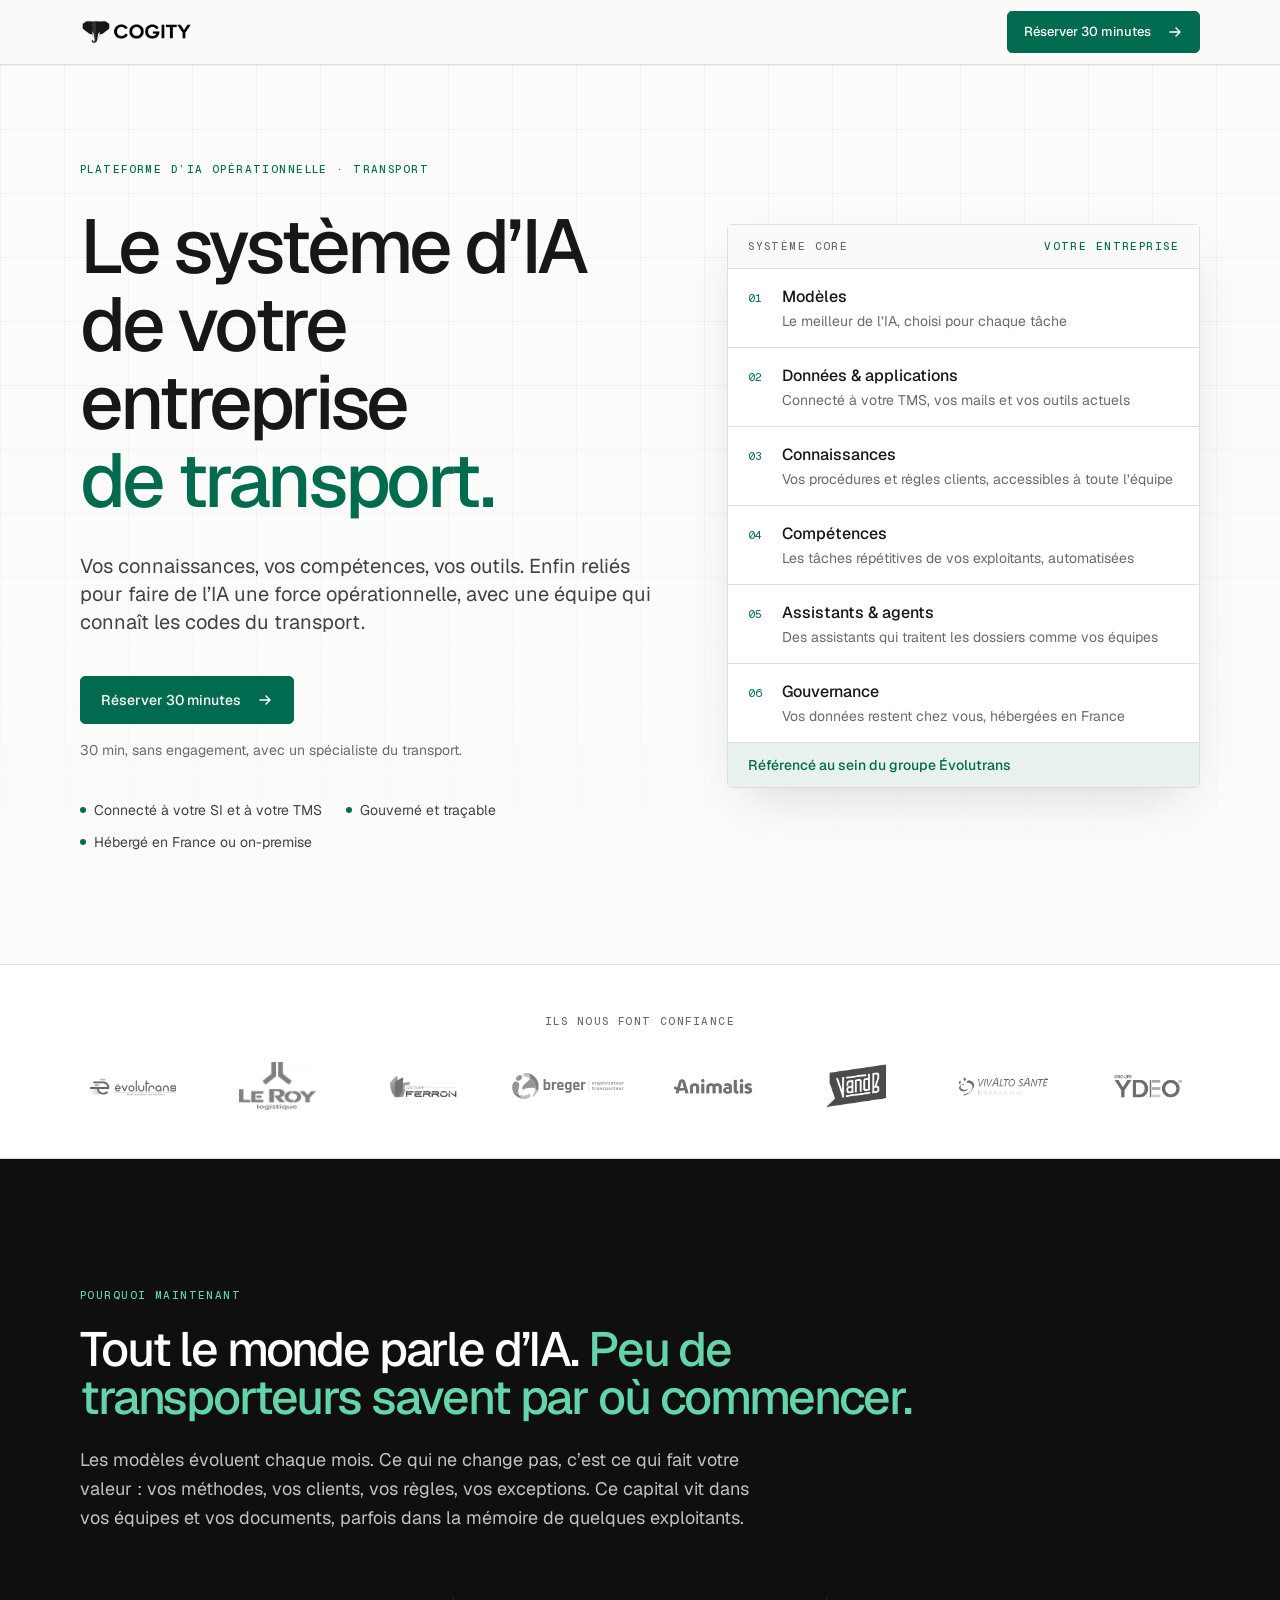
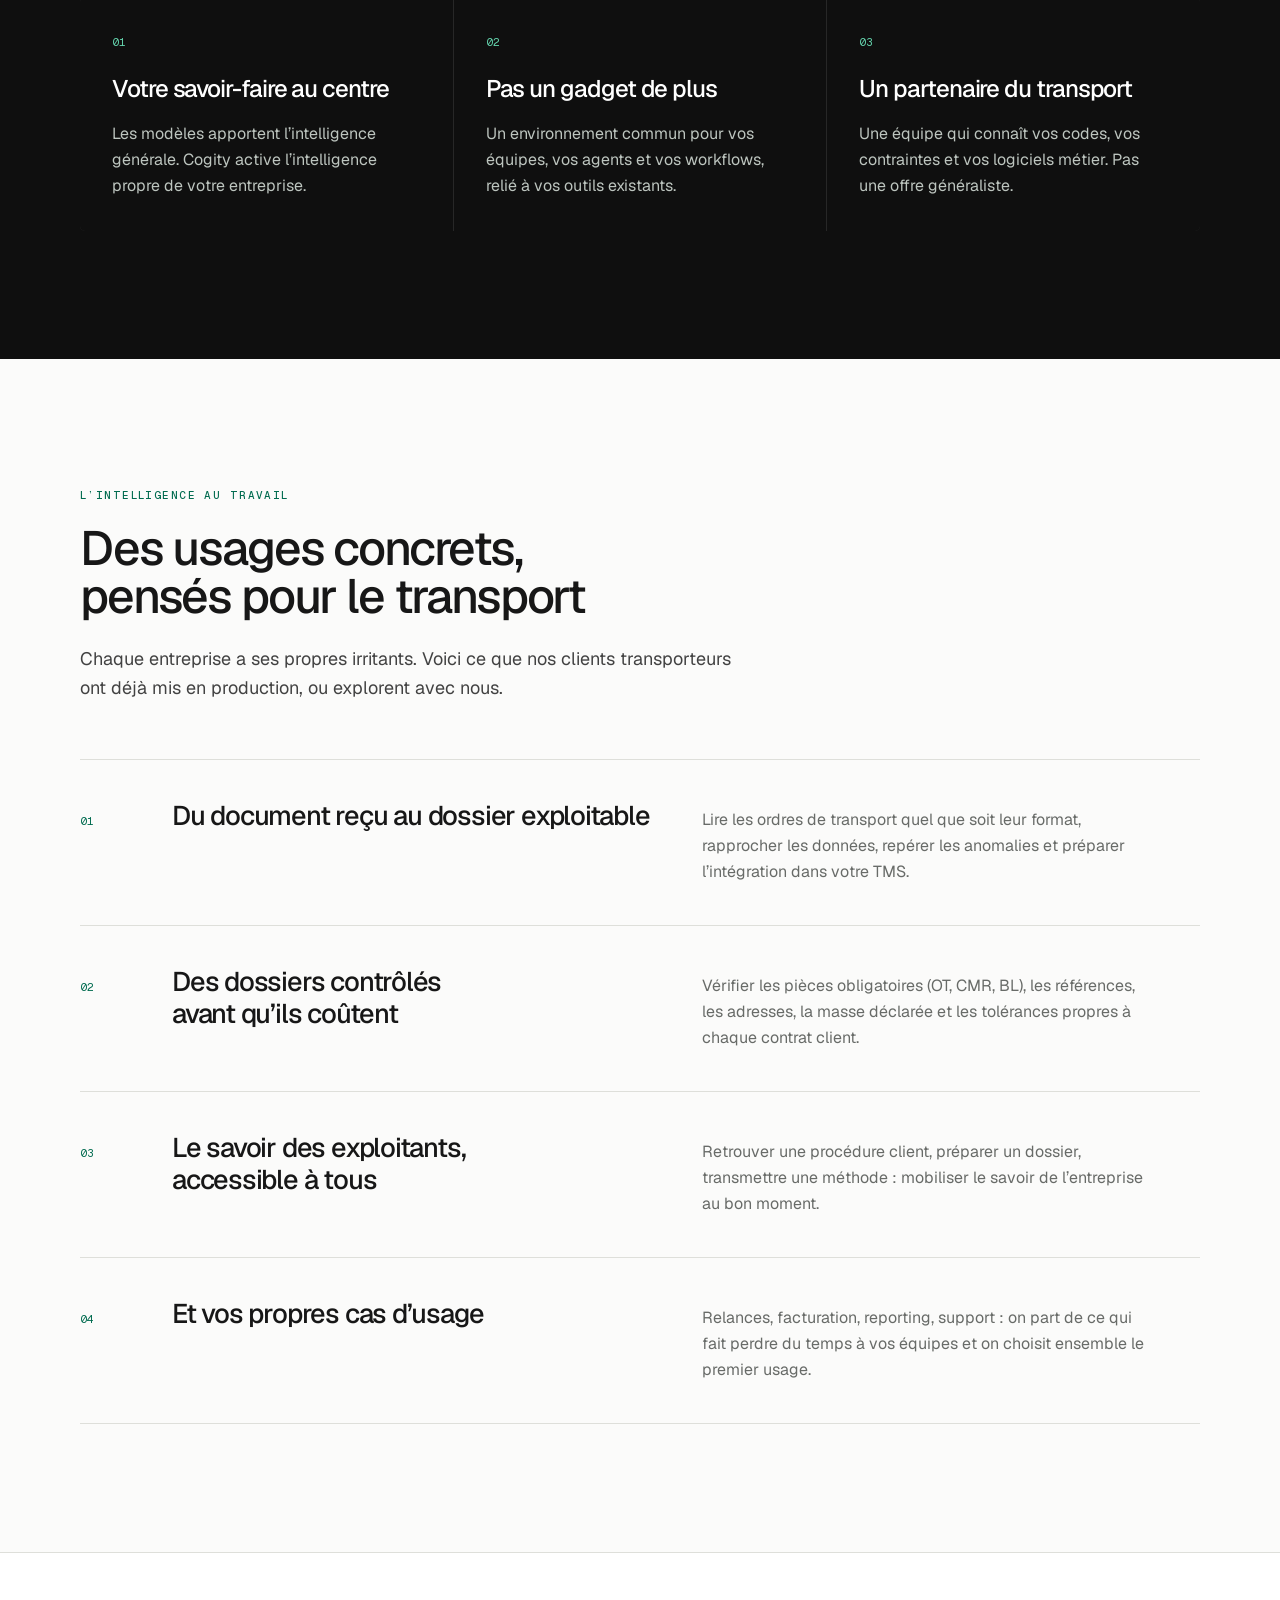
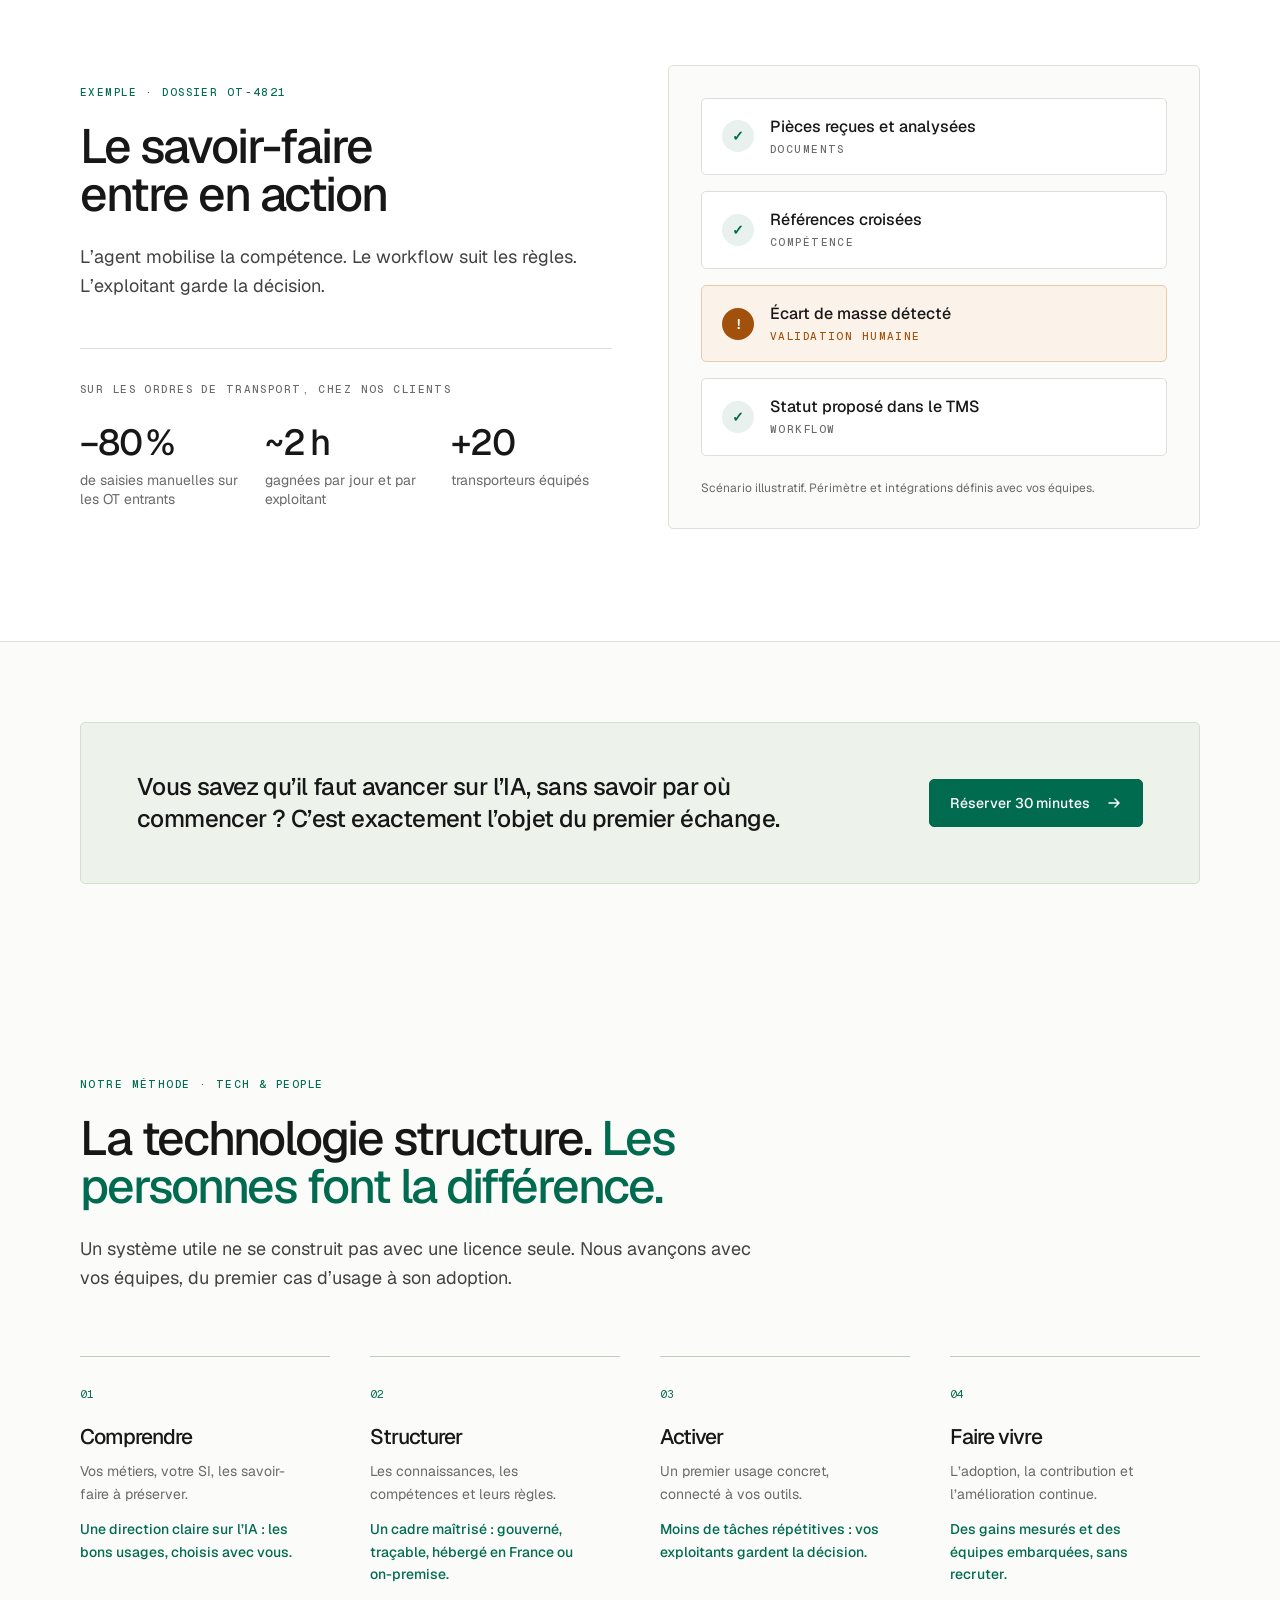
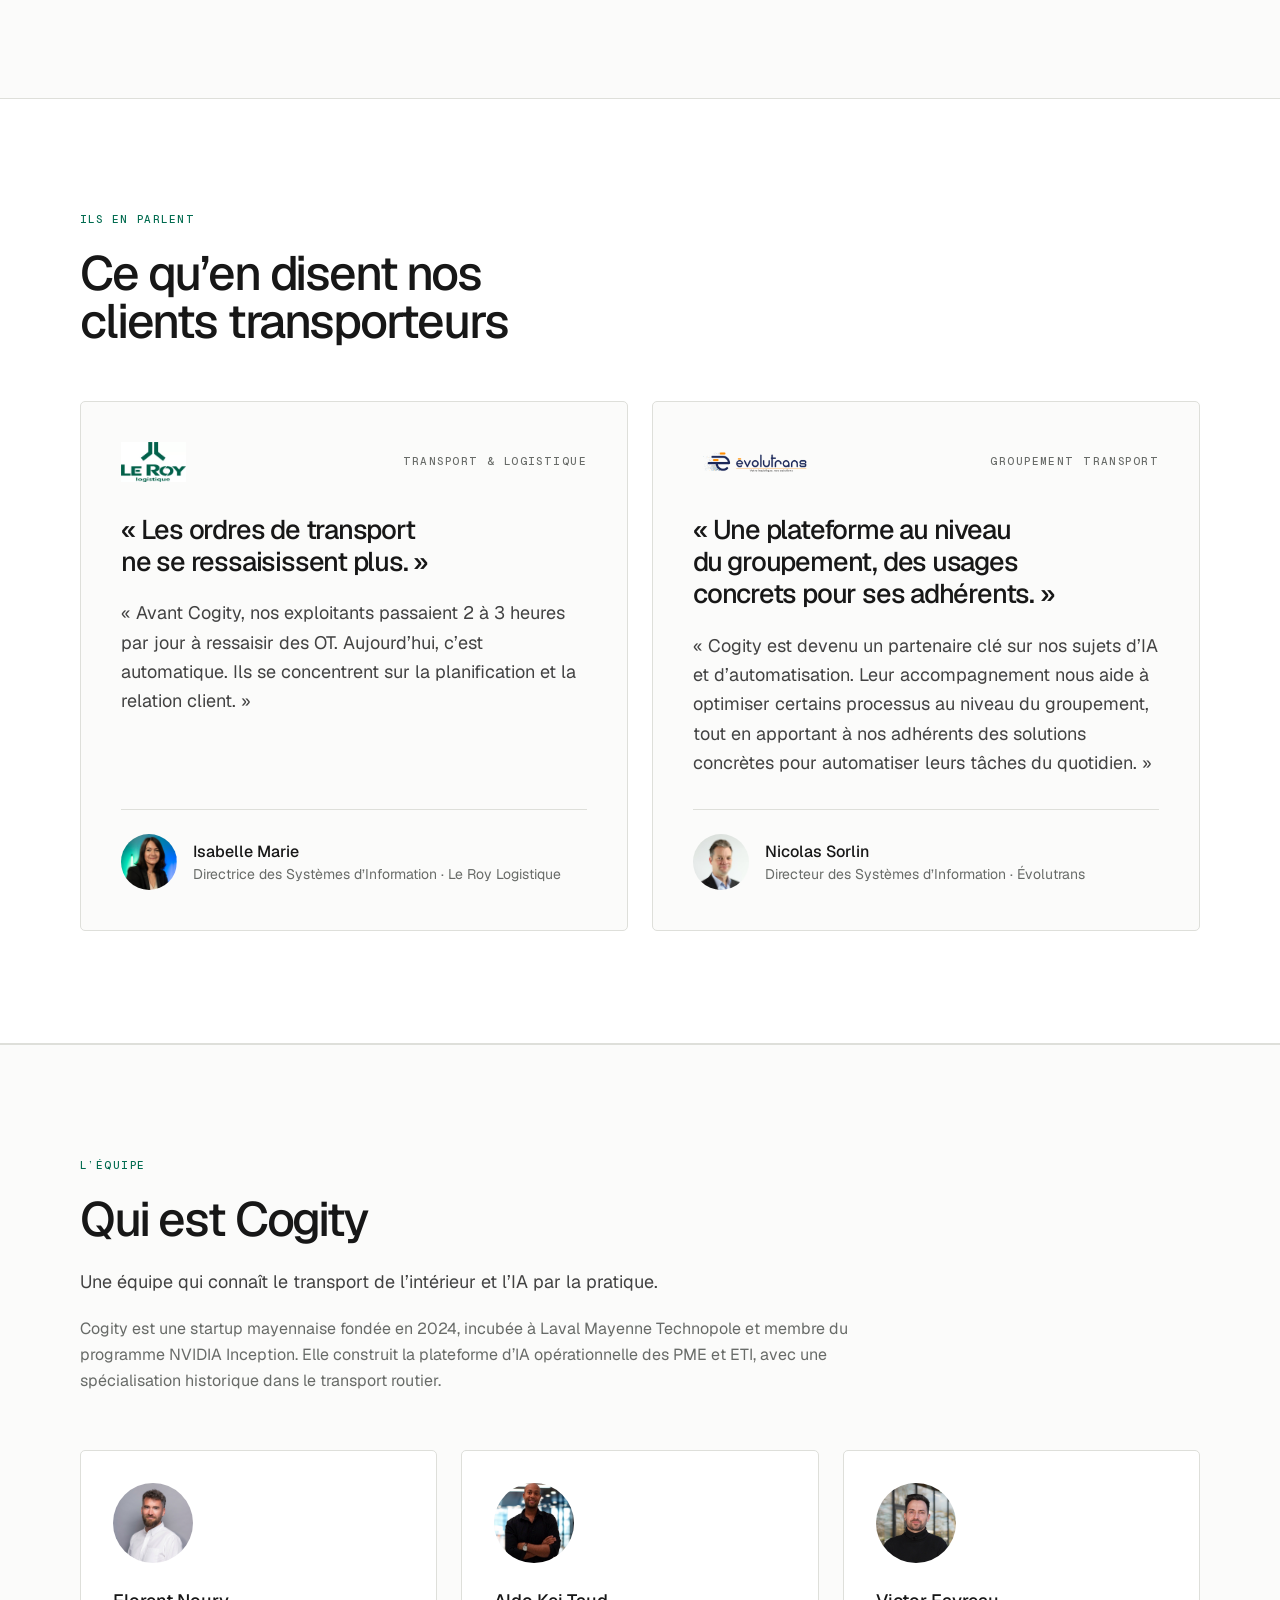
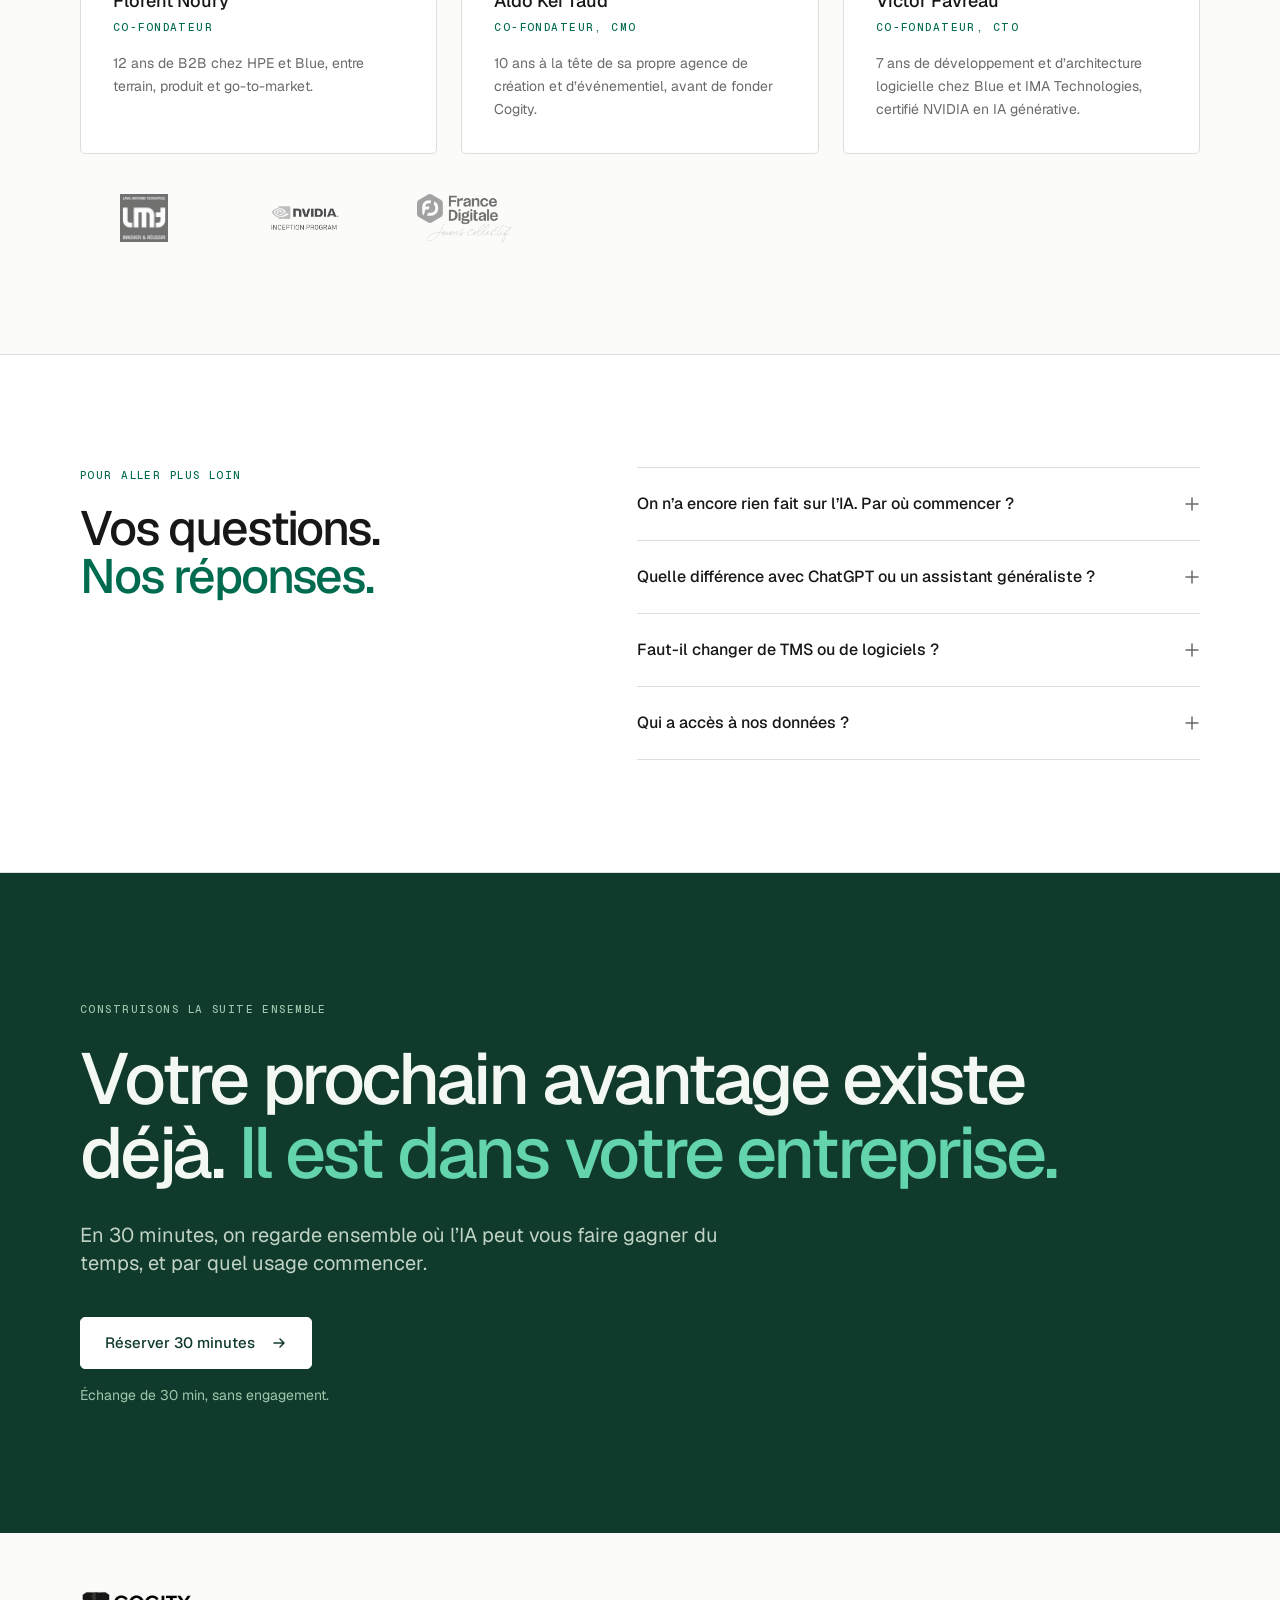
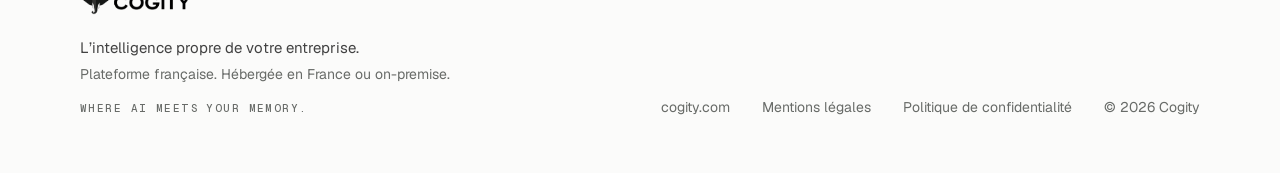
==== commit e417ba0d: "LP transport : photos d'Isabelle Marie et Nicolas Sorlin dans les témoignages Portraits redimensionn" ====
--- a/transport/index.html
+++ b/transport/index.html
@@ -258,7 +258,7 @@
         nom: "Isabelle Marie",
         fonction: "Directrice des Systèmes d’Information",
         logo: "/assets/logos/le-roy.png",
-        photoUrl: ""
+        photoUrl: "/assets/temoignages/isabelle-marie.jpg"
       },
       {
         entreprise: "Évolutrans",
@@ -268,7 +268,7 @@
         nom: "Nicolas Sorlin",
         fonction: "Directeur des Systèmes d’Information",
         logo: "/assets/logos/evolutrans.png",
-        photoUrl: ""
+        photoUrl: "/assets/temoignages/nicolas-sorlin.jpg"
       }
     ]
   },
